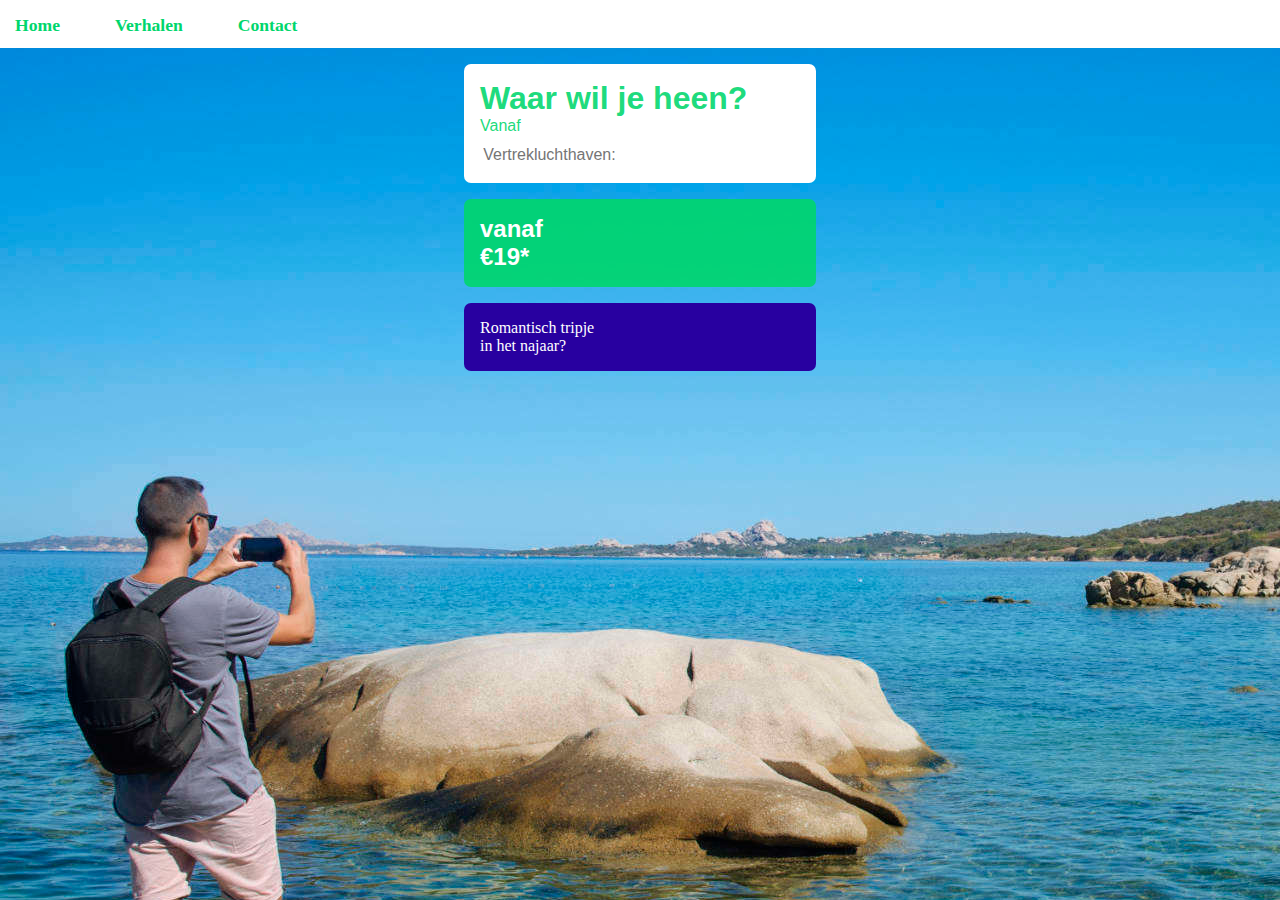
==== index.html @ c28ec40a "Week 3 FED website" ====
<html lang="en">
<!--begin van de head-->

<head>
    <meta charset="UTF-8">
    <title>Transavia Verhalen</title>
    <link rel="stylesheet" type="text/css" href="css/styles.css" />
        <nav class="verhalen">
            <ul class="verhalen" role="navigation">
                <li><a class="home"></a>Home</li>
                <li><a class="verhalen"></a>Verhalen</li>
                <li><a class="contact"></a>Contact</li>
            </ul>
        </nav>
</head>

<body>
    <main>
        <article class="midden">
            <h1>Waar wil je heen?</h1>
            <p>Vanaf</p>
            <input type="text" id="vanaf" placeholder="Vertrekluchthaven:" />
        </article>
        <article class="prijs">
            <h2>vanaf<br />
            &euro;19*</h2>
        </article>
        <article class="voorkeur">
            <p>Romantisch tripje<br />
            in het najaar?</p>
        </article>

    </main>
</body>

</html>
---- css/styles.css ----
* {
    font-family: nexa light, sans-serif;
    font-size: 1em;
    border: none;
    outline: none;
    margin: 0;
    padding: 0;
    color: rgba(0, 214, 108, 0.9);
}

p {
    font-family: nexa bold, sans-serif;
    font-size: 1em;
    font-weight: 100;
}

h1 {
    font-family: nexa bold, sans-serif;
    font-size: 2em;
    color: rgba(0, 214, 108, 0.9);
}

h2 {
    font-family: nexa bold, sans-serif;
    font-size: 1.5em;
    color: #fff
}

a {
    text-decoration: none;
}

head {
    max-width: 100%;
    display: flex;
    padding-left: 15px;
}

nav{
    max-height: 3em;
    background-color: #fff;
}

nav ul li {
    list-style: none;
    padding: 0;
    margin: 15 40 15 15;
    font-weight: 700;
    font-family: nexa bold;
    font-size: 1.1em;
    color: rgb(0, 214, 108);
}

.verhalen {
    display: flex;
}

body {
  background-image: url('images/achtergrondmobiel.jpg');
}

main {
     padding: 1em;
    flex-grow: 2;

}

.prijs {
    background-color: rgba(0, 214, 108, 0.9);
    border-radius: 7px;
    max-width: 20em;
    font-size: 1em;
    padding: 1em;
    margin: 1em auto auto auto;
}

.voorkeur p {
    background-color: #2800A0;
    border-radius: 7px;
    max-width: 20em;
    font-size: 0.8rm;
    padding: 1em;
    margin: 1em auto auto auto;
    color: #fff;
    font-family: nexa bold;
}

header {
}

.midden {
    background-color: #fff;
    border-radius: 7px;
    max-width: 20em;
    font-size: 1em;
    padding: 1em;
    margin-bottom: 1em;
    margin: auto auto auto auto;
}

input {
    border-radius: 3px;
    padding: .2em;
    margin-top: .5em;
}
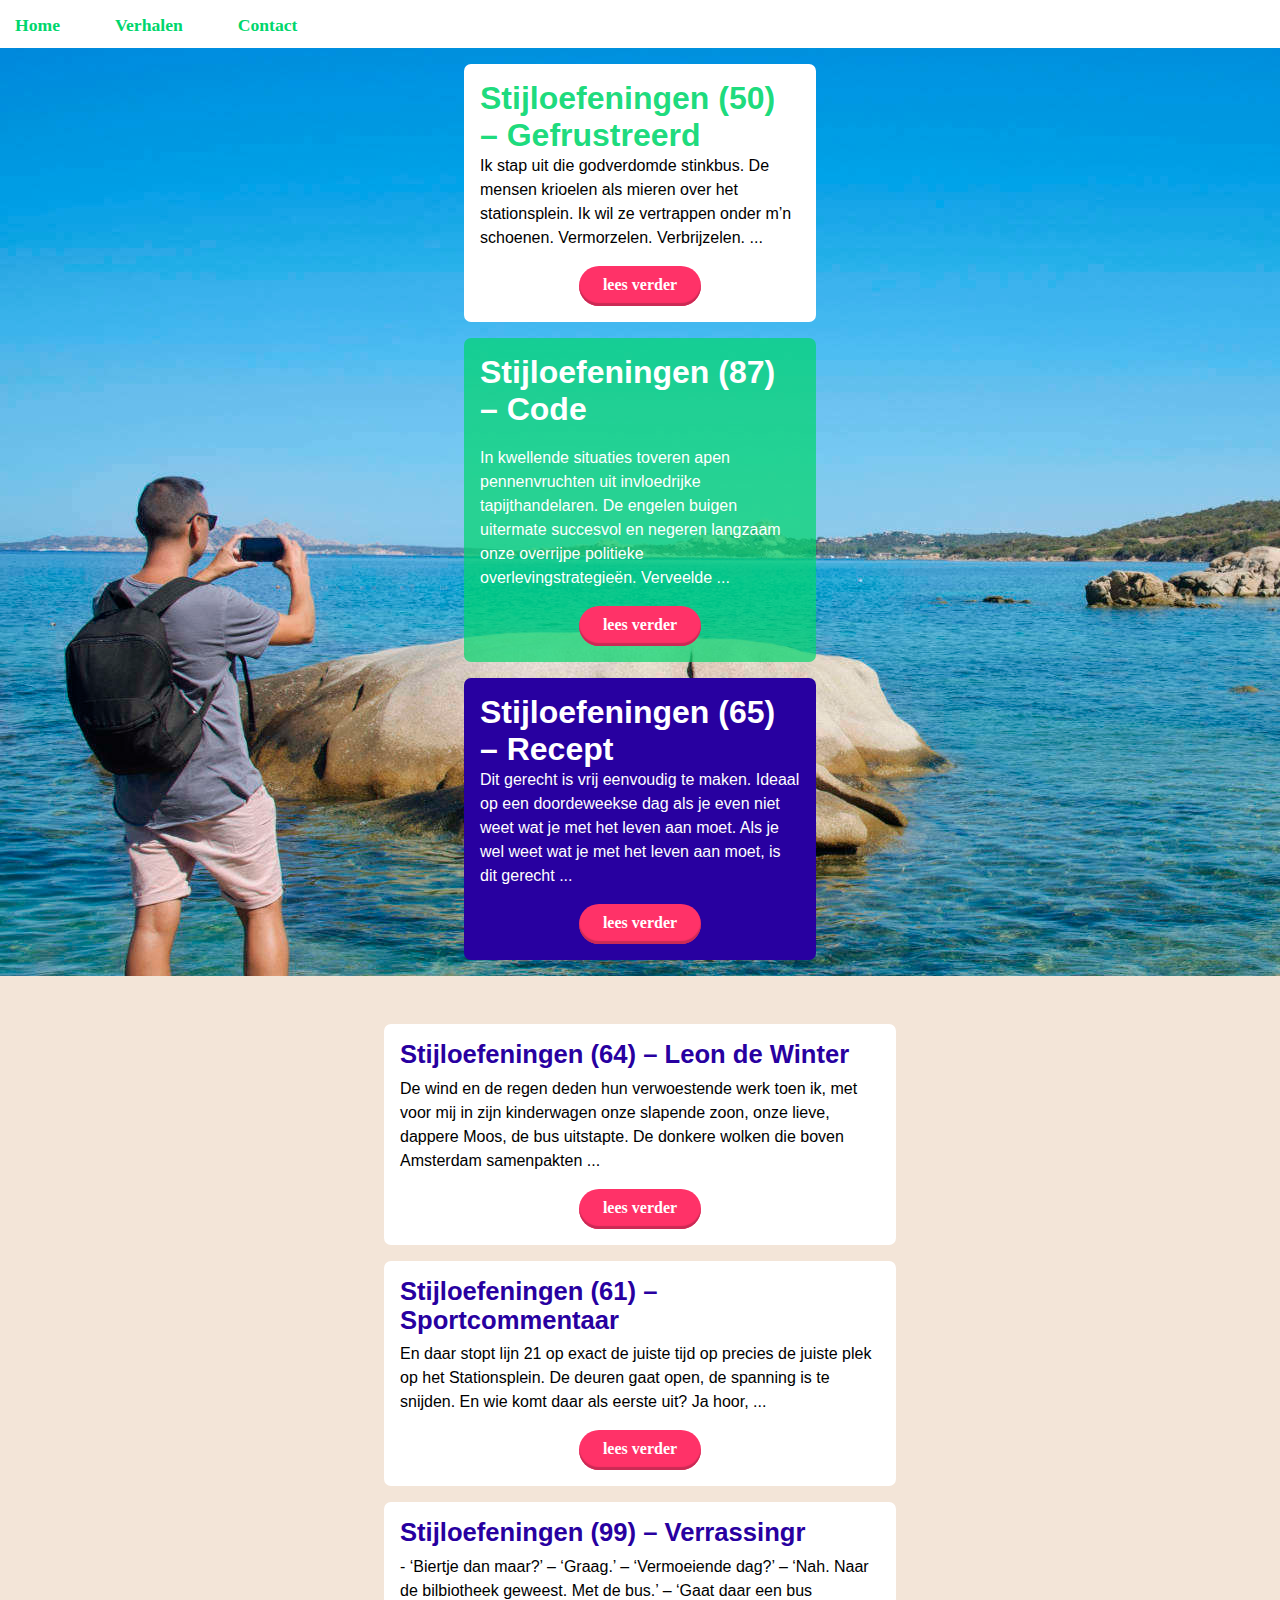
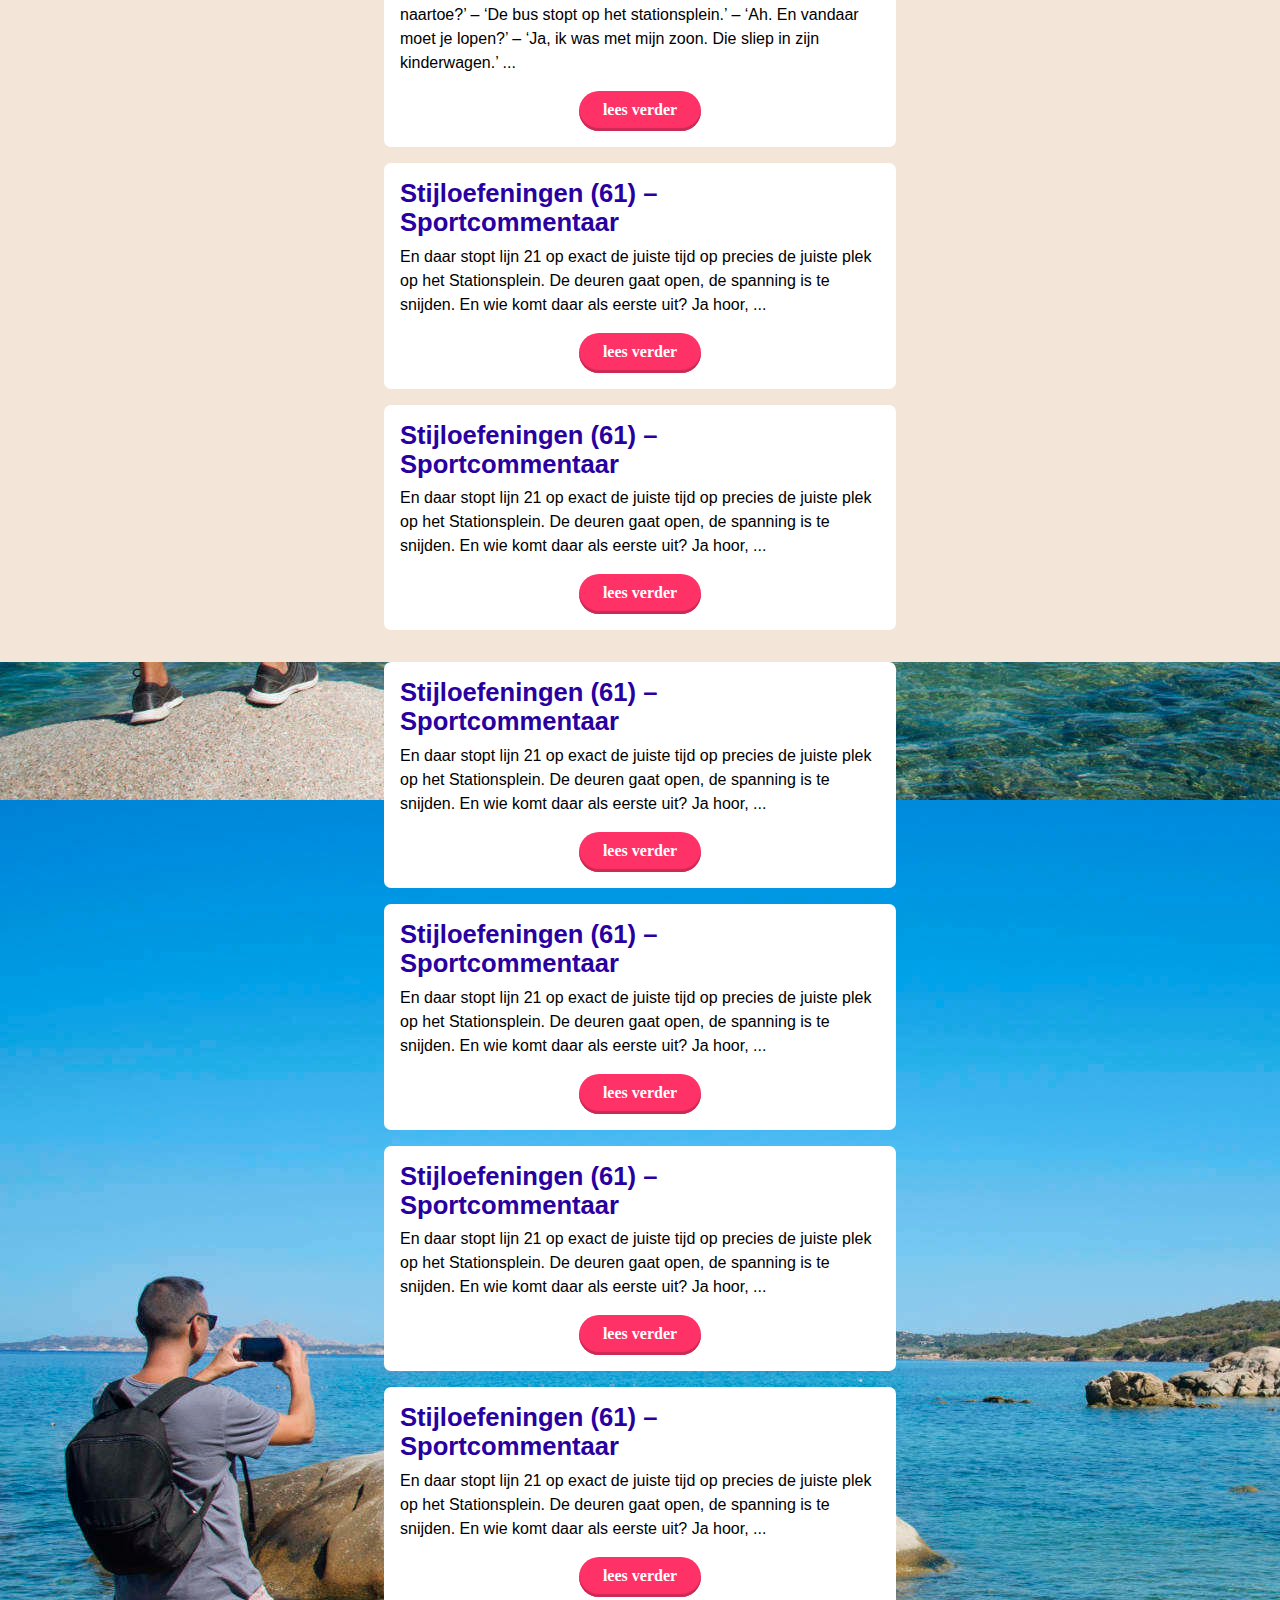
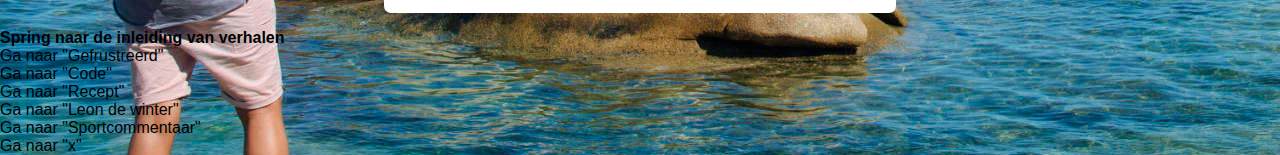
==== commit 578a0431: "Week 4" ====
--- a/index.html
+++ b/index.html
@@ -16,20 +16,116 @@
 
 <body>
     <main>
-        <article class="midden">
-            <h1>Waar wil je heen?</h1>
-            <p>Vanaf</p>
-            <input type="text" id="vanaf" placeholder="Vertrekluchthaven:" />
-        </article>
-        <article class="prijs">
-            <h2>vanaf<br />
-            &euro;19*</h2>
-        </article>
-        <article class="voorkeur">
-            <p>Romantisch tripje<br />
-            in het najaar?</p>
-        </article>
+       <header>
+            <article id="midden" class="midden">
+                <h1>Stijloefeningen (50) – Gefrustreerd</h1>
+                <p> Ik stap uit die godverdomde stinkbus. De mensen krioelen als mieren over
+                    het stationsplein. Ik wil ze vertrappen onder m’n schoenen. Vermorzelen.
+                    Verbrijzelen.  ...
+                </p>
+                <a href="#"><button type="button">lees verder</button></a>
+            </article>
+            <article id="prijs" class="prijs">
+                <h2>Stijloefeningen (87) – Code</h2><br />
+                <p>In kwellende situaties toveren apen pennenvruchten uit invloedrijke
+                 tapijthandelaren. De engelen buigen uitermate succesvol en negeren
+                 langzaam onze overrijpe politieke overlevingstrategieën. Verveelde ...
+                </p>
+                <a href="#"><button type="button">lees verder</button></a>
+            </article>
+            <article id="voorkeur" class="voorkeur">
+               <h2>Stijloefeningen (65) – Recept</h2>
+                <p>Dit gerecht is vrij eenvoudig te maken. Ideaal op een doordeweekse dag
+                als je even niet weet wat je met het leven aan moet. Als je wel weet wat
+                je met het leven aan moet, is dit gerecht ...</p>
+                <a href="#"><button type="button">lees verder</button></a>
+            </article>
+        </header>
+        <section class="beige">
+            <section id="section1" class="section2">
+                <h2>Stijloefeningen (64) – Leon de Winter</h2>
+                <p>De wind en de regen deden hun verwoestende werk toen ik, met voor
+                mij in zijn kinderwagen onze slapende zoon, onze lieve, dappere Moos,
+                de bus uitstapte. De donkere wolken die boven Amsterdam samenpakten ...</p>
+                <a href="#"><button type="button">lees verder</button></a>
+            </section>
 
+            <section id="section2" class="section2">
+                <h2>Stijloefeningen (61) – Sportcommentaar</h2>
+                <p>En daar stopt lijn 21 op exact de juiste tijd op precies de juiste
+                plek op het Stationsplein. De deuren gaat open, de spanning is te
+                snijden. En wie komt daar als eerste uit? Ja hoor, ...</p>
+                <a href="#"><button class="button" type="button">lees verder</button></a>
+            </section>
+
+            <section id="section3" class="section2">
+                <h2>Stijloefeningen (99) – Verrassingr</h2>
+                <p>- ‘Biertje dan maar?’ – ‘Graag.’ – ‘Vermoeiende dag?’ – ‘Nah. Naar
+                de bilbiotheek geweest. Met de bus.’ – ‘Gaat daar een bus naartoe?’
+                – ‘De bus stopt op het stationsplein.’ – ‘Ah. En vandaar moet je lopen?’
+                – ‘Ja, ik was met mijn zoon. Die sliep in zijn kinderwagen.’ ...</p>
+                <a href="#"><button class="button" type="button">lees verder</button></a>
+            </section>
+
+                        <section id="section4" class="section2">
+                <h2>Stijloefeningen (61) – Sportcommentaar</h2>
+                <p>En daar stopt lijn 21 op exact de juiste tijd op precies de juiste
+                plek op het Stationsplein. De deuren gaat open, de spanning is te
+                snijden. En wie komt daar als eerste uit? Ja hoor, ...</p>
+                <a href="#"><button class="button" type="button">lees verder</button></a>
+            </section>
+
+                        <section id="section5" class="section2">
+                <h2>Stijloefeningen (61) – Sportcommentaar</h2>
+                <p>En daar stopt lijn 21 op exact de juiste tijd op precies de juiste
+                plek op het Stationsplein. De deuren gaat open, de spanning is te
+                snijden. En wie komt daar als eerste uit? Ja hoor, ...</p>
+                <a href="#"><button class="button" type="button">lees verder</button></a>
+            </section>
+        </section>
+
+                    <section id="section6" class="section2">
+                <h2>Stijloefeningen (61) – Sportcommentaar</h2>
+                <p>En daar stopt lijn 21 op exact de juiste tijd op precies de juiste
+                plek op het Stationsplein. De deuren gaat open, de spanning is te
+                snijden. En wie komt daar als eerste uit? Ja hoor, ...</p>
+                <a href="#"><button class="button" type="button">lees verder</button></a>
+            </section>
+
+                        <section id="section7" class="section2">
+                <h2>Stijloefeningen (61) – Sportcommentaar</h2>
+                <p>En daar stopt lijn 21 op exact de juiste tijd op precies de juiste
+                plek op het Stationsplein. De deuren gaat open, de spanning is te
+                snijden. En wie komt daar als eerste uit? Ja hoor, ...</p>
+                <a href="#"><button class="button" type="button">lees verder</button></a>
+            </section>
+
+                        <section id="section8" class="section2">
+                <h2>Stijloefeningen (61) – Sportcommentaar</h2>
+                <p>En daar stopt lijn 21 op exact de juiste tijd op precies de juiste
+                plek op het Stationsplein. De deuren gaat open, de spanning is te
+                snijden. En wie komt daar als eerste uit? Ja hoor, ...</p>
+                <a href="#"><button class="button" type="button">lees verder</button></a>
+            </section>
+
+                        <section id="section9" class="section2">
+                <h2>Stijloefeningen (61) – Sportcommentaar</h2>
+                <p>En daar stopt lijn 21 op exact de juiste tijd op precies de juiste
+                plek op het Stationsplein. De deuren gaat open, de spanning is te
+                snijden. En wie komt daar als eerste uit? Ja hoor, ...</p>
+                <a href="#"><button class="button" type="button">lees verder</button></a>
+            </section>
+        <footer>
+            <h4>Spring naar de inleiding van verhalen</h4>
+            <ul class="footer" role="navigation">
+                <li><a href="midden">Ga naar "Gefrustreerd"</a></li>
+                <li><a href="prijs">Ga naar "Code"</a></li>
+                <li><a href="#voorkeur">Ga naar "Recept"</a></li>
+                <li><a href="section1">Ga naar "Leon de winter"</a></li>
+                <li><a href="section2">Ga naar "Sportcommentaar"</a></li>
+                <li><a href="#">Ga naar "x"</a></li>
+            </ul>
+        </footer>
     </main>
 </body>
 
--- a/css/styles.css
+++ b/css/styles.css
@@ -5,13 +5,14 @@
     outline: none;
     margin: 0;
     padding: 0;
-    color: rgba(0, 214, 108, 0.9);
+    color: 000;
 }
 
 p {
-    font-family: nexa bold, sans-serif;
+    font-family: nexa light, sans-serif;
     font-size: 1em;
     font-weight: 100;
+    line-height: 1.5em;
 }
 
 h1 {
@@ -23,6 +24,7 @@
 h2 {
     font-family: nexa bold, sans-serif;
     font-size: 1.5em;
+    font-size: 2em;
     color: #fff
 }
 
@@ -60,13 +62,15 @@
 }
 
 main {
-     padding: 1em;
     flex-grow: 2;
+}
+
+section {
 
 }
 
 .prijs {
-    background-color: rgba(0, 214, 108, 0.9);
+    background-color: rgba(0, 214, 108, 0.7);
     border-radius: 7px;
     max-width: 20em;
     font-size: 1em;
@@ -74,18 +78,24 @@
     margin: 1em auto auto auto;
 }
 
-.voorkeur p {
+.prijs p {
+    color: #fff;
+}
+
+.voorkeur {
     background-color: #2800A0;
     border-radius: 7px;
     max-width: 20em;
-    font-size: 0.8rm;
     padding: 1em;
     margin: 1em auto auto auto;
-    color: #fff;
-    font-family: nexa bold;
+}
+
+.voorkeur p {
+        color: #fff;
 }
 
 header {
+    padding: 1em;
 }
 
 .midden {
@@ -98,8 +108,48 @@
     margin: auto auto auto auto;
 }
 
-input {
-    border-radius: 3px;
-    padding: .2em;
-    margin-top: .5em;
+button {
+    border-radius: 1.25em;
+    min-height: 1.5rem;
+    min-height: 1.5rem;
+    color: white;
+    background-color: #ff3268;
+    box-shadow: inset 0 -0.1875em 0.0625em #ca2b55;
+    font-weight: bold;
+    font-family: nexa bold;
+    line-height: 1.5em;
+    margin: 1em auto auto 5em;
+    padding: .4375em 1.5em .5625em;
+    cursor: pointer;
+    transition: background-color .2s linear;
+    text-decoration: none;
+    margin: 0 auto;
+    margin-top: 1em;
+    display: block;
+
 }
+
+.beige {
+    background-color: #f3E5D8;
+    padding: 3em 1em 1em 1em;
+}
+
+.section2 {
+    background: #fff;
+    border-radius: 7px;
+    padding: 1em;
+    max-width: 30em;
+    margin: 0 auto;
+    margin-bottom: 1em;
+
+}
+
+.section2 > h2 {
+    color: #2800A0;
+    font-size: 1.6rem;
+    padding-bottom: 0.3em;
+}
+
+footer {
+
+}
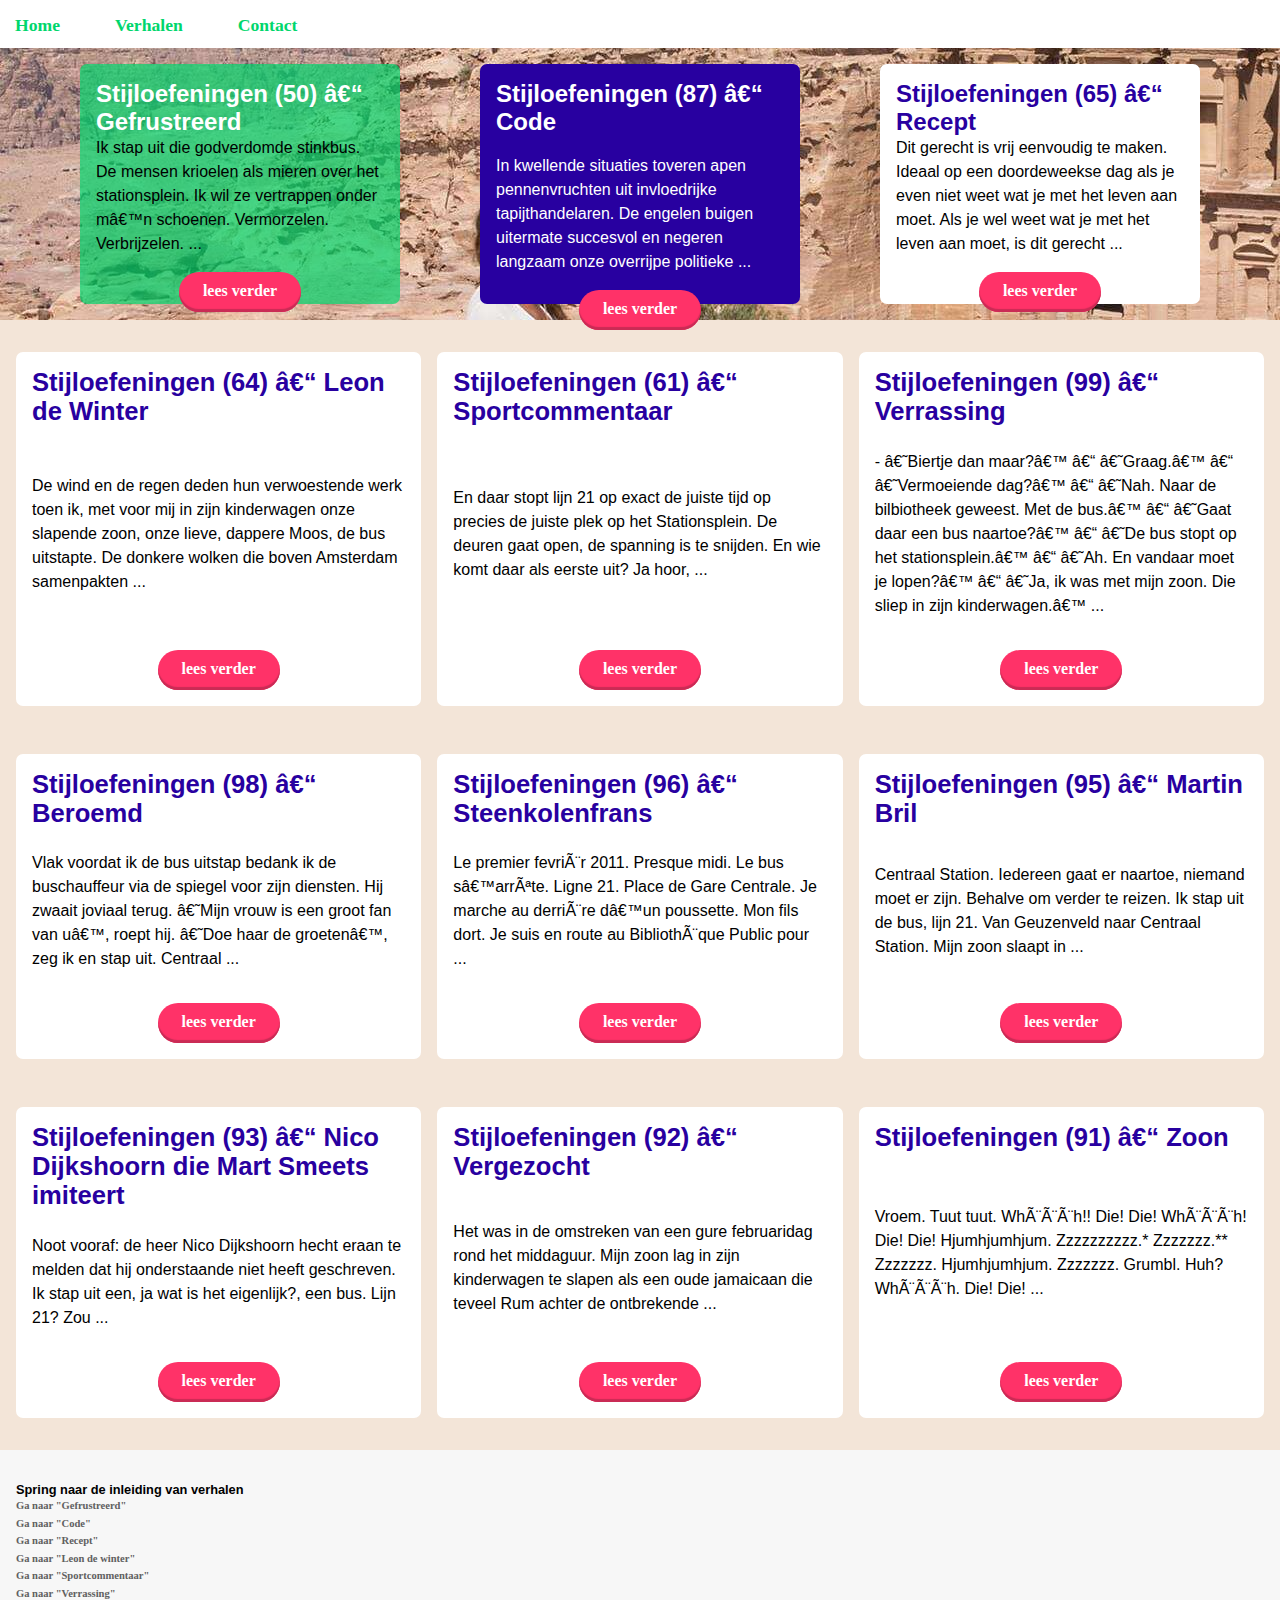
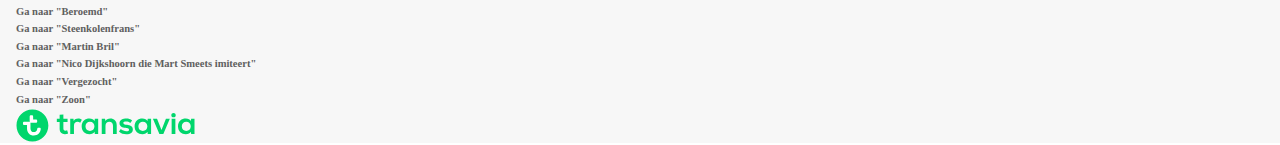
==== commit 7847804f: "Update week 5" ====
--- a/index.html
+++ b/index.html
@@ -1,10 +1,13 @@
 <html lang="en">
+
 <!--begin van de head-->
 
 <head>
-    <meta charset="UTF-8">
+    <!--<meta charset="UTF-8"-->
+    <meta name="viewport" content="width=device-width" />
     <title>Transavia Verhalen</title>
     <link rel="stylesheet" type="text/css" href="css/styles.css" />
+       <!-- nac sticky maken: position fixed + Z-index en tegen main/section zeggen position relative-->
         <nav class="verhalen">
             <ul class="verhalen" role="navigation">
                 <li><a class="home"></a>Home</li>
@@ -17,7 +20,30 @@
 <body>
     <main>
        <header>
-            <article id="midden" class="midden">
+            <article>
+                <h2>Stijloefeningen (50) – Gefrustreerd</h2>
+                <p> Ik stap uit die godverdomde stinkbus. De mensen krioelen als mieren over
+                    het stationsplein. Ik wil ze vertrappen onder m’n schoenen. Vermorzelen.
+                    Verbrijzelen.  ...
+                </p>
+                <a href="#"><button type="button">lees verder</button></a>
+            </article>
+            <article>
+                <h2>Stijloefeningen (87) – Code</h2><br />
+                <p class="midden">In kwellende situaties toveren apen pennenvruchten uit invloedrijke
+                 tapijthandelaren. De engelen buigen uitermate succesvol en negeren
+                 langzaam onze overrijpe politieke ...
+                </p>
+                <a href="#"><button type="button">lees verder</button></a>
+            </article>
+            <article>
+               <h2 class="voorkeur">Stijloefeningen (65) – Recept</h2>
+                <p>Dit gerecht is vrij eenvoudig te maken. Ideaal op een doordeweekse dag
+                als je even niet weet wat je met het leven aan moet. Als je wel weet wat
+                je met het leven aan moet, is dit gerecht ...</p>
+                <a href="#"><button type="button">lees verder</button></a>
+            </article>
+            <!--<article class="midden">
                 <h1>Stijloefeningen (50) – Gefrustreerd</h1>
                 <p> Ik stap uit die godverdomde stinkbus. De mensen krioelen als mieren over
                     het stationsplein. Ik wil ze vertrappen onder m’n schoenen. Vermorzelen.
@@ -25,7 +51,7 @@
                 </p>
                 <a href="#"><button type="button">lees verder</button></a>
             </article>
-            <article id="prijs" class="prijs">
+            <article class="prijs">
                 <h2>Stijloefeningen (87) – Code</h2><br />
                 <p>In kwellende situaties toveren apen pennenvruchten uit invloedrijke
                  tapijthandelaren. De engelen buigen uitermate succesvol en negeren
@@ -33,14 +59,16 @@
                 </p>
                 <a href="#"><button type="button">lees verder</button></a>
             </article>
-            <article id="voorkeur" class="voorkeur">
+            <article class="voorkeur">
                <h2>Stijloefeningen (65) – Recept</h2>
                 <p>Dit gerecht is vrij eenvoudig te maken. Ideaal op een doordeweekse dag
                 als je even niet weet wat je met het leven aan moet. Als je wel weet wat
                 je met het leven aan moet, is dit gerecht ...</p>
                 <a href="#"><button type="button">lees verder</button></a>
-            </article>
+            </article>-->
         </header>
+
+        <!--elke section moet een heading krijgen-->
         <section class="beige">
             <section id="section1" class="section2">
                 <h2>Stijloefeningen (64) – Leon de Winter</h2>
@@ -59,7 +87,7 @@
             </section>
 
             <section id="section3" class="section2">
-                <h2>Stijloefeningen (99) – Verrassingr</h2>
+                <h2>Stijloefeningen (99) – Verrassing</h2>
                 <p>- ‘Biertje dan maar?’ – ‘Graag.’ – ‘Vermoeiende dag?’ – ‘Nah. Naar
                 de bilbiotheek geweest. Met de bus.’ – ‘Gaat daar een bus naartoe?’
                 – ‘De bus stopt op het stationsplein.’ – ‘Ah. En vandaar moet je lopen?’
@@ -67,64 +95,75 @@
                 <a href="#"><button class="button" type="button">lees verder</button></a>
             </section>
 
-                        <section id="section4" class="section2">
-                <h2>Stijloefeningen (61) – Sportcommentaar</h2>
-                <p>En daar stopt lijn 21 op exact de juiste tijd op precies de juiste
-                plek op het Stationsplein. De deuren gaat open, de spanning is te
-                snijden. En wie komt daar als eerste uit? Ja hoor, ...</p>
+            <section id="section4" class="section2">
+                <h2>Stijloefeningen (98) – Beroemd</h2>
+                <p>Vlak voordat ik de bus uitstap bedank ik de buschauffeur via de spiegel
+                 voor zijn diensten. Hij zwaait joviaal terug. ‘Mijn vrouw is een groot
+                 fan van u’, roept hij. ‘Doe haar de groeten’, zeg ik en stap uit. Centraal ...</p>
                 <a href="#"><button class="button" type="button">lees verder</button></a>
             </section>
 
-                        <section id="section5" class="section2">
-                <h2>Stijloefeningen (61) – Sportcommentaar</h2>
-                <p>En daar stopt lijn 21 op exact de juiste tijd op precies de juiste
-                plek op het Stationsplein. De deuren gaat open, de spanning is te
-                snijden. En wie komt daar als eerste uit? Ja hoor, ...</p>
+            <section id="section5" class="section2">
+                <h2>Stijloefeningen (96) – Steenkolenfrans</h2>
+                <p>Le premier fevrièr 2011. Presque midi. Le bus s’arrête. Ligne 21.
+                Place de Gare Centrale. Je marche au derrière d’un poussette. Mon fils
+                dort. Je suis en route au Bibliothèque Public pour ...</p>
+                <a href="#"><button class="button" type="button">lees verder</button></a>
+            </section>
+
+            <section id="section6" class="section2">
+                <h2>Stijloefeningen (95) – Martin Bril</h2>
+                <p>Centraal Station. Iedereen gaat er naartoe, niemand moet er zijn.
+                 Behalve om verder te reizen. Ik stap uit de bus, lijn 21. Van
+                 Geuzenveld naar Centraal Station. Mijn zoon slaapt in ...</p>
+                <a href="#"><button class="button" type="button">lees verder</button></a>
+            </section>
+
+            <section id="section7" class="section2">
+                <h2>Stijloefeningen (93) – Nico Dijkshoorn die Mart Smeets imiteert</h2>
+                <p>Noot vooraf: de heer Nico Dijkshoorn hecht eraan te melden dat hij
+                 onderstaande niet heeft geschreven. Ik stap uit een, ja wat is het
+                 eigenlijk?, een bus. Lijn 21? Zou ...</p>
+                <a href="#"><button class="button" type="button">lees verder</button></a>
+            </section>
+
+            <section id="section8" class="section2">
+                <h2>Stijloefeningen (92) – Vergezocht</h2>
+                <p>Het was in de omstreken van een gure februaridag rond het middaguur.
+                 Mijn zoon lag in zijn kinderwagen te slapen als een oude jamaicaan
+                 die teveel Rum achter de ontbrekende ...</p>
+                <a href="#"><button class="button" type="button">lees verder</button></a>
+            </section>
+
+            <section id="section9" class="section2">
+                <h2>Stijloefeningen (91) – Zoon</h2>
+                <p>Vroem. Tuut tuut. Whèèèh!! Die! Die! Whèèèh! Die! Die! Hjumhjumhjum.
+                 Zzzzzzzzzz.* Zzzzzzz.** Zzzzzzz. Hjumhjumhjum. Zzzzzzz. Grumbl.
+                 Huh? Whèèèh. Die! Die!  ...</p>
                 <a href="#"><button class="button" type="button">lees verder</button></a>
             </section>
         </section>
 
-                    <section id="section6" class="section2">
-                <h2>Stijloefeningen (61) – Sportcommentaar</h2>
-                <p>En daar stopt lijn 21 op exact de juiste tijd op precies de juiste
-                plek op het Stationsplein. De deuren gaat open, de spanning is te
-                snijden. En wie komt daar als eerste uit? Ja hoor, ...</p>
-                <a href="#"><button class="button" type="button">lees verder</button></a>
-            </section>
+        <footer class="footer">
 
-                        <section id="section7" class="section2">
-                <h2>Stijloefeningen (61) – Sportcommentaar</h2>
-                <p>En daar stopt lijn 21 op exact de juiste tijd op precies de juiste
-                plek op het Stationsplein. De deuren gaat open, de spanning is te
-                snijden. En wie komt daar als eerste uit? Ja hoor, ...</p>
-                <a href="#"><button class="button" type="button">lees verder</button></a>
-            </section>
-
-                        <section id="section8" class="section2">
-                <h2>Stijloefeningen (61) – Sportcommentaar</h2>
-                <p>En daar stopt lijn 21 op exact de juiste tijd op precies de juiste
-                plek op het Stationsplein. De deuren gaat open, de spanning is te
-                snijden. En wie komt daar als eerste uit? Ja hoor, ...</p>
-                <a href="#"><button class="button" type="button">lees verder</button></a>
-            </section>
-
-                        <section id="section9" class="section2">
-                <h2>Stijloefeningen (61) – Sportcommentaar</h2>
-                <p>En daar stopt lijn 21 op exact de juiste tijd op precies de juiste
-                plek op het Stationsplein. De deuren gaat open, de spanning is te
-                snijden. En wie komt daar als eerste uit? Ja hoor, ...</p>
-                <a href="#"><button class="button" type="button">lees verder</button></a>
-            </section>
-        <footer>
-            <h4>Spring naar de inleiding van verhalen</h4>
-            <ul class="footer" role="navigation">
-                <li><a href="midden">Ga naar "Gefrustreerd"</a></li>
-                <li><a href="prijs">Ga naar "Code"</a></li>
-                <li><a href="#voorkeur">Ga naar "Recept"</a></li>
-                <li><a href="section1">Ga naar "Leon de winter"</a></li>
-                <li><a href="section2">Ga naar "Sportcommentaar"</a></li>
-                <li><a href="#">Ga naar "x"</a></li>
-            </ul>
+            <nav>
+                <ul role="navigation">
+                    <h4>Spring naar de inleiding van verhalen</h4>
+                    <li><a href="midden">Ga naar "Gefrustreerd"</a></li>
+                    <li><a href="prijs">Ga naar "Code"</a></li>
+                    <li><a href="#voorkeur">Ga naar "Recept"</a></li>
+                    <li><a href="section1">Ga naar "Leon de winter"</a></li>
+                    <li><a href="section2">Ga naar "Sportcommentaar"</a></li>
+                    <li><a href="#section3">Ga naar "Verrassing"</a></li>
+                    <li><a href="#section4">Ga naar "Beroemd"</a></li>
+                    <li><a href="#section5">Ga naar "Steenkolenfrans"</a></li>
+                    <li><a href="#section6">Ga naar "Martin Bril"</a></li>
+                    <li><a href="#section7">Ga naar "Nico Dijkshoorn die Mart Smeets imiteert"</a></li>
+                    <li><a href="#section8">Ga naar "Vergezocht"</a></li>
+                    <li><a href="#section9">Ga naar "Zoon"</a></li>
+                    <li><a href="#"><img src="css/images/transavia-logo.svg"/></a></li>
+                </ul>
+            </nav>
         </footer>
     </main>
 </body>
--- a/css/styles.css
+++ b/css/styles.css
@@ -5,7 +5,8 @@
     outline: none;
     margin: 0;
     padding: 0;
-    color: 000;
+    color: #000;
+    box-sizing: border-box;
 }
 
 p {
@@ -24,8 +25,13 @@
 h2 {
     font-family: nexa bold, sans-serif;
     font-size: 1.5em;
-    font-size: 2em;
     color: #fff
+}
+
+h4 {
+    font-family: nexa bold, sans-serif;
+    font-size: 0.8em;
+    color: #000;
 }
 
 a {
@@ -58,17 +64,63 @@
 }
 
 body {
-  background-image: url('images/achtergrondmobiel.jpg');
+    background-image: url('images/IMG_20190805_080218.jpg');
+    background-repeat: no-repeat;
 }
 
 main {
-    flex-grow: 2;
+
 }
 
 section {
-
-}
-
+    padding-top: 1em;
+}
+
+header {
+    margin: 0 auto;
+    margin-bottom: 1em;
+    max-width: 75em;
+    display: block;
+}
+
+/*prijs*/
+article:first-of-type {
+    background-color: rgba(0, 214, 108, 0.7);
+    border-radius: 7px;
+    max-width: 20em;
+    font-size: 1em;
+    padding: 1em;
+    margin: 1em auto auto auto;
+}
+
+/*voorkeur*/
+article:nth-of-type(2) {
+    background-color: #2800A0;
+    border-radius: 7px;
+    max-width: 20em;
+    padding: 1em;
+    margin: 1em auto 1em auto;
+}
+/*midden*/
+article:nth-of-type(3) {
+    background-color: #fff;
+    border-radius: 7px;
+    max-width: 20em;
+    font-size: 1em;
+    padding: 1em;
+    margin-bottom: 1em;
+    margin: auto auto auto auto;
+}
+
+.voorkeur {
+        color: #2800A0;
+}
+
+.midden {
+    color: #fff;
+}
+
+/*
 .prijs {
     background-color: rgba(0, 214, 108, 0.7);
     border-radius: 7px;
@@ -78,9 +130,7 @@
     margin: 1em auto auto auto;
 }
 
-.prijs p {
-    color: #fff;
-}
+
 
 .voorkeur {
     background-color: #2800A0;
@@ -90,13 +140,7 @@
     margin: 1em auto auto auto;
 }
 
-.voorkeur p {
-        color: #fff;
-}
-
-header {
-    padding: 1em;
-}
+
 
 .midden {
     background-color: #fff;
@@ -107,6 +151,7 @@
     margin-bottom: 1em;
     margin: auto auto auto auto;
 }
+*/
 
 button {
     border-radius: 1.25em;
@@ -126,12 +171,10 @@
     margin: 0 auto;
     margin-top: 1em;
     display: block;
-
 }
 
 .beige {
     background-color: #f3E5D8;
-    padding: 3em 1em 1em 1em;
 }
 
 .section2 {
@@ -139,8 +182,7 @@
     border-radius: 7px;
     padding: 1em;
     max-width: 30em;
-    margin: 0 auto;
-    margin-bottom: 1em;
+    margin: 1em;
 
 }
 
@@ -151,5 +193,107 @@
 }
 
 footer {
-
-}
+    background-color: #F7F7F7;
+    padding-top: 1em;
+    margin: 0 auto;
+}
+footer nav ul{
+    background-color: #F7F7F7;
+    padding-top: 1em;
+    padding-left: 1em;
+    text-decoration: none;
+    display: block;
+}
+
+footer nav ul li{
+    margin: 0;
+    line-height: 1em;
+    display: block;
+}
+
+footer a {
+    text-decoration: none;
+    font-family: nexa bold;
+    color: #606060;
+    font-size: 0.6em;
+}
+
+@media (min-width: 35em) {
+    body {
+    background-image: url('images/header-week39-logo%20(1).jpg');
+}
+        section {
+        display: flex;
+        flex-direction: row;
+        flex-wrap: wrap;
+        grid-gap: 1rem;
+        display: grid;
+        grid-template-columns: repeat(2, 1fr);
+        width: 100%;
+        padding-top: 1em;
+    }
+
+    .section2 {
+        display: flex;
+        margin: 1em 1em 0auto 1em;
+    }
+
+}
+
+
+
+@media (min-width: 55em) {
+
+
+    body {
+        background-image: url('images/header-week39-logo%20(2).jpg');
+background-repeat: no-repeat;
+    }
+
+    header {
+        align-content: center;
+        display: flex;
+        margin: 0 auto;
+    }
+
+    /*prijs*/
+    header > article:first-of-type {
+        display: inline-grid;
+        grid-column: 1/3;
+        height: 15em;
+    }
+
+    /*voorkeur*/
+    article:nth-of-type(2) {
+        display: inline-grid;
+        grid-column: 2/3;
+        height: 15em;
+    }
+
+    /*midden*/
+    article:nth-of-type(3) {
+        display: inline-grid;
+        grid-column: 3/3;
+        height: 15em;
+    }
+
+    section {
+        align-content: center;
+        margin: 0 auto;
+        justify-content: space-between;
+        grid-template-columns: repeat(3, 1fr);
+        justify-items: center;
+        grid-gap: 1rem;
+        padding: 1rem;
+    }
+
+    .section2 {
+        grid-auto-rows: 1;
+        display: flex;
+        margin: 0auto 1em 1em 1em;
+        flex-direction: column;
+}
+    }
+
+
+}
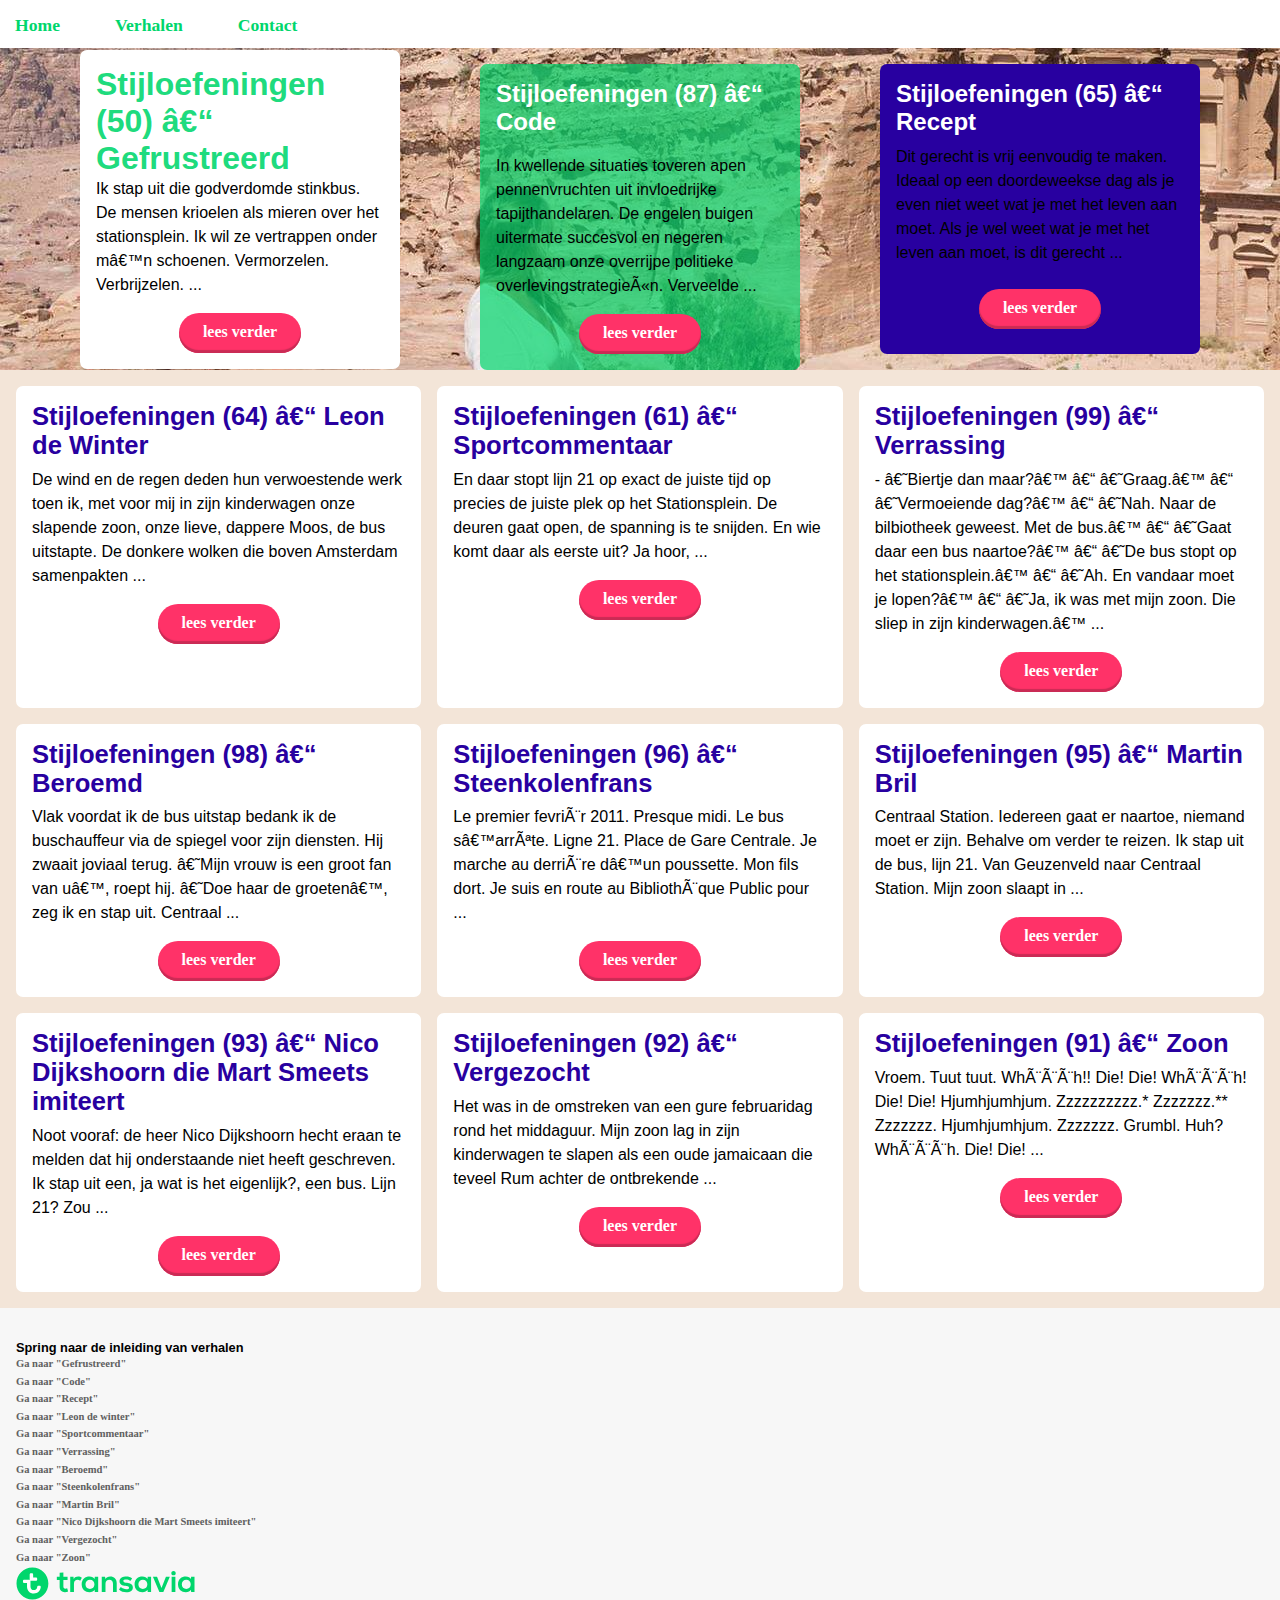
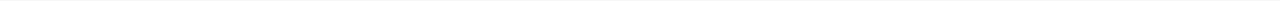
==== commit eec565a9: "Week 6" ====
--- a/index.html
+++ b/index.html
@@ -20,6 +20,7 @@
 <body>
     <main>
        <header>
+<!--
             <article>
                 <h2>Stijloefeningen (50) – Gefrustreerd</h2>
                 <p> Ik stap uit die godverdomde stinkbus. De mensen krioelen als mieren over
@@ -43,7 +44,8 @@
                 je met het leven aan moet, is dit gerecht ...</p>
                 <a href="#"><button type="button">lees verder</button></a>
             </article>
-            <!--<article class="midden">
+-->
+            <article class="midden">
                 <h1>Stijloefeningen (50) – Gefrustreerd</h1>
                 <p> Ik stap uit die godverdomde stinkbus. De mensen krioelen als mieren over
                     het stationsplein. Ik wil ze vertrappen onder m’n schoenen. Vermorzelen.
@@ -65,83 +67,83 @@
                 als je even niet weet wat je met het leven aan moet. Als je wel weet wat
                 je met het leven aan moet, is dit gerecht ...</p>
                 <a href="#"><button type="button">lees verder</button></a>
-            </article>-->
+            </article>
         </header>
 
         <!--elke section moet een heading krijgen-->
         <section class="beige">
-            <section id="section1" class="section2">
+            <article id="section1" class="section2">
                 <h2>Stijloefeningen (64) – Leon de Winter</h2>
                 <p>De wind en de regen deden hun verwoestende werk toen ik, met voor
                 mij in zijn kinderwagen onze slapende zoon, onze lieve, dappere Moos,
                 de bus uitstapte. De donkere wolken die boven Amsterdam samenpakten ...</p>
                 <a href="#"><button type="button">lees verder</button></a>
-            </section>
+            </article>
 
-            <section id="section2" class="section2">
+            <article id="section2" class="section2">
                 <h2>Stijloefeningen (61) – Sportcommentaar</h2>
                 <p>En daar stopt lijn 21 op exact de juiste tijd op precies de juiste
                 plek op het Stationsplein. De deuren gaat open, de spanning is te
                 snijden. En wie komt daar als eerste uit? Ja hoor, ...</p>
                 <a href="#"><button class="button" type="button">lees verder</button></a>
-            </section>
+            </article>
 
-            <section id="section3" class="section2">
+            <article id="section3" class="section2">
                 <h2>Stijloefeningen (99) – Verrassing</h2>
                 <p>- ‘Biertje dan maar?’ – ‘Graag.’ – ‘Vermoeiende dag?’ – ‘Nah. Naar
                 de bilbiotheek geweest. Met de bus.’ – ‘Gaat daar een bus naartoe?’
                 – ‘De bus stopt op het stationsplein.’ – ‘Ah. En vandaar moet je lopen?’
                 – ‘Ja, ik was met mijn zoon. Die sliep in zijn kinderwagen.’ ...</p>
                 <a href="#"><button class="button" type="button">lees verder</button></a>
-            </section>
+            </article>
 
-            <section id="section4" class="section2">
+            <article id="section4" class="section2">
                 <h2>Stijloefeningen (98) – Beroemd</h2>
                 <p>Vlak voordat ik de bus uitstap bedank ik de buschauffeur via de spiegel
                  voor zijn diensten. Hij zwaait joviaal terug. ‘Mijn vrouw is een groot
                  fan van u’, roept hij. ‘Doe haar de groeten’, zeg ik en stap uit. Centraal ...</p>
                 <a href="#"><button class="button" type="button">lees verder</button></a>
-            </section>
+            </article>
 
-            <section id="section5" class="section2">
+            <article id="section5" class="section2">
                 <h2>Stijloefeningen (96) – Steenkolenfrans</h2>
                 <p>Le premier fevrièr 2011. Presque midi. Le bus s’arrête. Ligne 21.
                 Place de Gare Centrale. Je marche au derrière d’un poussette. Mon fils
                 dort. Je suis en route au Bibliothèque Public pour ...</p>
                 <a href="#"><button class="button" type="button">lees verder</button></a>
-            </section>
+            </article>
 
-            <section id="section6" class="section2">
+            <article id="section6" class="section2">
                 <h2>Stijloefeningen (95) – Martin Bril</h2>
                 <p>Centraal Station. Iedereen gaat er naartoe, niemand moet er zijn.
                  Behalve om verder te reizen. Ik stap uit de bus, lijn 21. Van
                  Geuzenveld naar Centraal Station. Mijn zoon slaapt in ...</p>
                 <a href="#"><button class="button" type="button">lees verder</button></a>
-            </section>
+            </article>
 
-            <section id="section7" class="section2">
+            <article id="section7" class="section2">
                 <h2>Stijloefeningen (93) – Nico Dijkshoorn die Mart Smeets imiteert</h2>
                 <p>Noot vooraf: de heer Nico Dijkshoorn hecht eraan te melden dat hij
                  onderstaande niet heeft geschreven. Ik stap uit een, ja wat is het
                  eigenlijk?, een bus. Lijn 21? Zou ...</p>
                 <a href="#"><button class="button" type="button">lees verder</button></a>
-            </section>
+            </article>
 
-            <section id="section8" class="section2">
+            <article id="section8" class="section2">
                 <h2>Stijloefeningen (92) – Vergezocht</h2>
                 <p>Het was in de omstreken van een gure februaridag rond het middaguur.
                  Mijn zoon lag in zijn kinderwagen te slapen als een oude jamaicaan
                  die teveel Rum achter de ontbrekende ...</p>
                 <a href="#"><button class="button" type="button">lees verder</button></a>
-            </section>
+            </article>
 
-            <section id="section9" class="section2">
+            <article id="section9" class="section2">
                 <h2>Stijloefeningen (91) – Zoon</h2>
                 <p>Vroem. Tuut tuut. Whèèèh!! Die! Die! Whèèèh! Die! Die! Hjumhjumhjum.
                  Zzzzzzzzzz.* Zzzzzzz.** Zzzzzzz. Hjumhjumhjum. Zzzzzzz. Grumbl.
                  Huh? Whèèèh. Die! Die!  ...</p>
                 <a href="#"><button class="button" type="button">lees verder</button></a>
-            </section>
+            </article>
         </section>
 
         <footer class="footer">
--- a/css/styles.css
+++ b/css/styles.css
@@ -73,7 +73,15 @@
 }
 
 section {
-    padding-top: 1em;
+    padding: 1em;
+    align-content: center;
+        margin: 0 auto;
+        justify-content: space-between;
+        grid-template-columns: repeat(1, 1fr);
+        justify-items: center;
+        grid-gap: 1rem;
+        padding: 1rem;
+
 }
 
 header {
@@ -83,7 +91,7 @@
     display: block;
 }
 
-/*prijs*/
+/*prijs
 article:first-of-type {
     background-color: rgba(0, 214, 108, 0.7);
     border-radius: 7px;
@@ -93,7 +101,7 @@
     margin: 1em auto auto auto;
 }
 
-/*voorkeur*/
+/*voorkeur
 article:nth-of-type(2) {
     background-color: #2800A0;
     border-radius: 7px;
@@ -101,7 +109,7 @@
     padding: 1em;
     margin: 1em auto 1em auto;
 }
-/*midden*/
+/*midden
 article:nth-of-type(3) {
     background-color: #fff;
     border-radius: 7px;
@@ -111,13 +119,44 @@
     margin-bottom: 1em;
     margin: auto auto auto auto;
 }
-
+*/
 .voorkeur {
         color: #2800A0;
 }
 
 .midden {
     color: #fff;
+}
+
+.prijs {
+    background-color: rgba(0, 214, 108, 0.7);
+    border-radius: 7px;
+    max-width: 20em;
+    font-size: 1em;
+    padding: 1em;
+    margin: 1em auto auto auto;
+}
+
+
+
+.voorkeur {
+    background-color: #2800A0;
+    border-radius: 7px;
+    max-width: 20em;
+    padding: 1em;
+    margin: 1em auto 1em auto;
+}
+
+
+
+.midden {
+    background-color: #fff;
+    border-radius: 7px;
+    max-width: 20em;
+    font-size: 1em;
+    padding: 1em;
+    margin-bottom: 1em;
+    margin: auto auto auto auto;
 }
 
 /*
@@ -181,7 +220,7 @@
     background: #fff;
     border-radius: 7px;
     padding: 1em;
-    max-width: 30em;
+/*    max-width: 30em;*/
     margin: 1em;
 
 }
@@ -230,53 +269,30 @@
         display: grid;
         grid-template-columns: repeat(2, 1fr);
         width: 100%;
-        padding-top: 1em;
+        padding: 1rem;
     }
 
     .section2 {
         display: flex;
         margin: 1em 1em 0auto 1em;
-    }
-
-}
-
-
-
-@media (min-width: 55em) {
-
-
-    body {
-        background-image: url('images/header-week39-logo%20(2).jpg');
-background-repeat: no-repeat;
-    }
-
-    header {
-        align-content: center;
-        display: flex;
-        margin: 0 auto;
-    }
-
-    /*prijs*/
-    header > article:first-of-type {
-        display: inline-grid;
-        grid-column: 1/3;
-        height: 15em;
-    }
-
-    /*voorkeur*/
-    article:nth-of-type(2) {
-        display: inline-grid;
-        grid-column: 2/3;
-        height: 15em;
-    }
-
-    /*midden*/
-    article:nth-of-type(3) {
-        display: inline-grid;
-        grid-column: 3/3;
-        height: 15em;
-    }
-
+        grid-template-rows: 1fr 1fr 1fr;
+        flex-direction: column;
+        margin: 0;
+    }
+
+        .section2 > h2 {
+        grid-row: 1/2;
+    }
+
+       .section2 > p {
+        grid-row: 2/3;
+    }
+   .section2 > button {
+        grid-row-end: 3/4;
+    }
+
+}
+/*
     section {
         align-content: center;
         margin: 0 auto;
@@ -293,7 +309,85 @@
         margin: 0auto 1em 1em 1em;
         flex-direction: column;
 }
-    }
-
-
-}
+*/
+
+
+@media (min-width: 55em) {
+
+
+    body {
+        background-image: url('images/header-week39-logo%20(2).jpg');
+background-repeat: no-repeat;
+    }
+
+    header {
+        align-content: center;
+        display: flex;
+        margin: 0 auto;
+    }
+
+    /*prijs
+    header > article:first-of-type {
+        display: inline-grid;
+        grid-column: 1/3;
+        height: 15em;
+    }
+
+    /*voorkeur
+    header > article:nth-of-type(2) {
+        display: inline-grid;
+        grid-column: 2/3;
+        height: 15em;
+    }
+
+    /*midden
+    header > article:nth-of-type(3) {
+        display: inline-grid;
+        grid-column: 3/3;
+        height: 15em;
+    }
+*/
+    .prijs {
+        display: inline-grid;
+        grid-column: 1/3;
+
+}
+
+
+
+.voorkeur {
+ display: inline-grid;
+        grid-column: 2/3;
+
+}
+
+
+
+.midden {
+ display: inline-grid;
+        grid-column: 3/3;
+
+}
+
+    section {
+        align-content: center;
+        margin: 0 auto;
+        justify-content: space-between;
+        grid-template-columns: repeat(3, 1fr);
+        justify-items: center;
+        grid-gap: 1rem;
+        padding: 1rem;
+    }
+
+    .section2 {
+        grid-auto-rows: 1;
+        display: flex;
+        margin: 0;
+        flex-direction: column;
+        max-width: 30em;
+        justify-self: bottom;
+    }
+}
+
+
+}
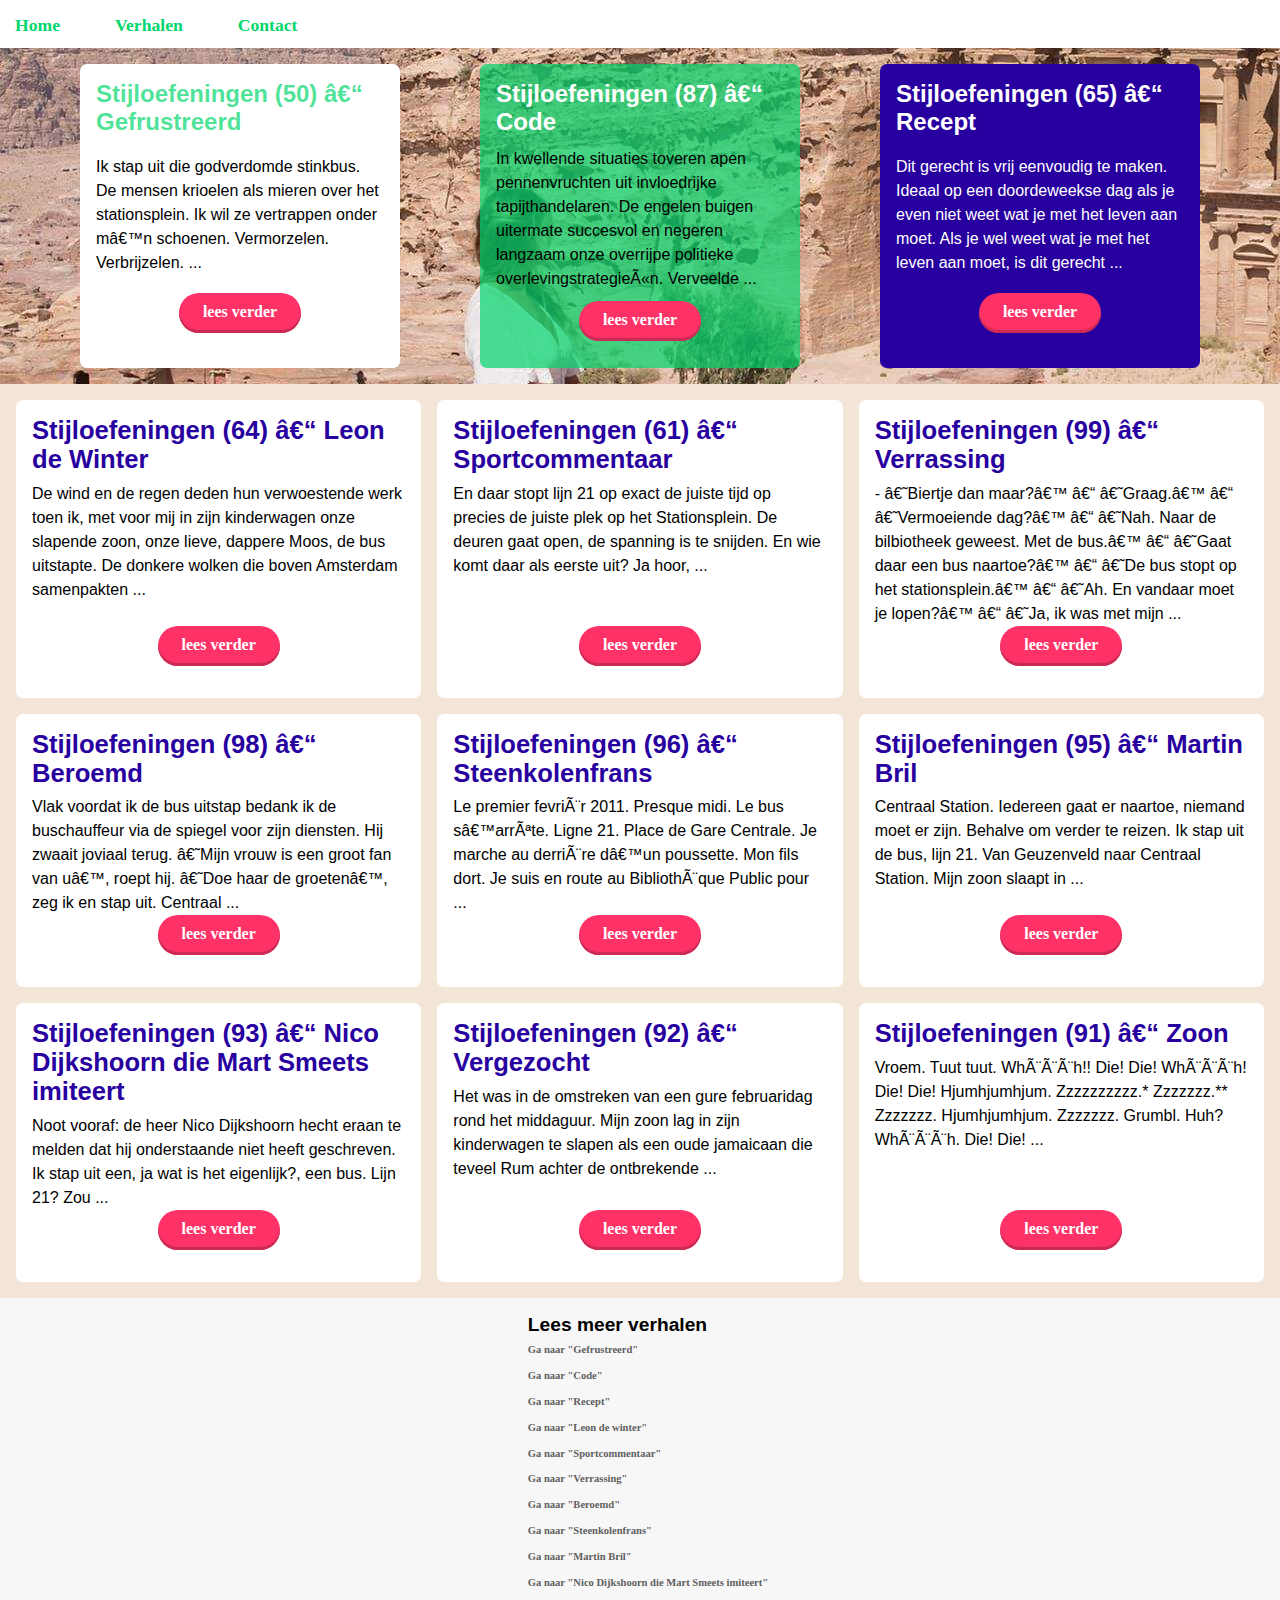
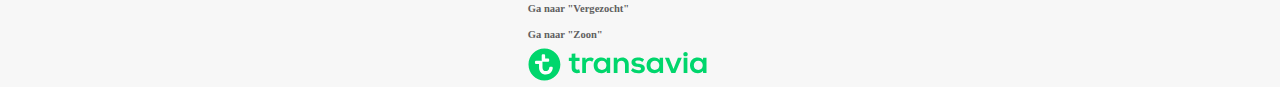
==== commit 9608be6c: "Final" ====
--- a/index.html
+++ b/index.html
@@ -1,156 +1,164 @@
+<!--begin html document-->
 <html lang="en">
 
 <!--begin van de head-->
-
 <head>
     <!--<meta charset="UTF-8"-->
     <meta name="viewport" content="width=device-width" />
     <title>Transavia Verhalen</title>
+    <!--inladen van javascript-->
+    <!--https://stackoverflow.com/questions/13739568/how-do-i-link-a-javascript-file-to-a-html-file-->
+<!--
+    <script src="./javascripts/rellax.min.js"></script>
+    <script>
+        var rellax = new Rellax('.rellax', {
+            center: true
+        });
+        var rellaxNonCentered = new Rellax('.rellax-non-centered', {
+            center: false
+        });
+    </script>
+-->
+    <!--bron: codepen | geadviseerd om mee te nemen in de code om extra functies in te laden als dat nodig mocht zijn-->
+    <script src="https://code.jquery.com/jquery-3.2.1.min.js"></script>
+    <!--script die kijkt of je cursor nog aanwezig is op de pagina-->
+    <script src="javascripts/mouseleave.js"></script>
     <link rel="stylesheet" type="text/css" href="css/styles.css" />
-       <!-- nac sticky maken: position fixed + Z-index en tegen main/section zeggen position relative-->
-        <nav class="verhalen">
-            <ul class="verhalen" role="navigation">
-                <li><a class="home"></a>Home</li>
-                <li><a class="verhalen"></a>Verhalen</li>
-                <li><a class="contact"></a>Contact</li>
-            </ul>
-        </nav>
+
+    <!--start navigatie | eventuele overweging om navigatie aan te passen: nav sticky maken: position fixed + Z-index en tegen main/section zeggen position relative-->
+    <nav>
+        <ul class="navi" role="navigation">
+            <!--begin list items-->
+            <li><a href="index.html" class="home">Home</a></li>
+            <li><a href="verhaal.html" class="">Verhalen</a></li>
+            <li><a class="contact"></a>Contact</li>
+            <!--einde list items-->
+        </ul>
+        <!--einde ongeordende list-->
+    </nav>
+    <!--einde top-navigatie-->
 </head>
-
+<!--einde head-->
+<!--begin body-->
 <body>
     <main>
-       <header>
-<!--
-            <article>
+       <!--begin main-->
+        <!--begin header-->
+        <header>
+            <!--begin van bovenste 3 artikelen-->
+            <article class="groen">
                 <h2>Stijloefeningen (50) – Gefrustreerd</h2>
                 <p> Ik stap uit die godverdomde stinkbus. De mensen krioelen als mieren over
                     het stationsplein. Ik wil ze vertrappen onder m’n schoenen. Vermorzelen.
-                    Verbrijzelen.  ...
+                    Verbrijzelen. ...
+                </p>
+                <a href="verhaal.html"><button type="button">lees verder</button></a>
+            </article>
+            <article class="wit">
+                <h2>Stijloefeningen (87) – Code</h2>
+                <p>In kwellende situaties toveren apen pennenvruchten uit invloedrijke
+                    tapijthandelaren. De engelen buigen uitermate succesvol en negeren
+                    langzaam onze overrijpe politieke overlevingstrategieën. Verveelde ...
                 </p>
                 <a href="#"><button type="button">lees verder</button></a>
             </article>
-            <article>
-                <h2>Stijloefeningen (87) – Code</h2><br />
-                <p class="midden">In kwellende situaties toveren apen pennenvruchten uit invloedrijke
-                 tapijthandelaren. De engelen buigen uitermate succesvol en negeren
-                 langzaam onze overrijpe politieke ...
-                </p>
+            <article class="blauw">
+                <h2>Stijloefeningen (65) – Recept</h2>
+                <p>Dit gerecht is vrij eenvoudig te maken. Ideaal op een doordeweekse dag
+                    als je even niet weet wat je met het leven aan moet. Als je wel weet wat
+                    je met het leven aan moet, is dit gerecht ...</p>
                 <a href="#"><button type="button">lees verder</button></a>
             </article>
-            <article>
-               <h2 class="voorkeur">Stijloefeningen (65) – Recept</h2>
-                <p>Dit gerecht is vrij eenvoudig te maken. Ideaal op een doordeweekse dag
-                als je even niet weet wat je met het leven aan moet. Als je wel weet wat
-                je met het leven aan moet, is dit gerecht ...</p>
-                <a href="#"><button type="button">lees verder</button></a>
-            </article>
--->
-            <article class="midden">
-                <h1>Stijloefeningen (50) – Gefrustreerd</h1>
-                <p> Ik stap uit die godverdomde stinkbus. De mensen krioelen als mieren over
-                    het stationsplein. Ik wil ze vertrappen onder m’n schoenen. Vermorzelen.
-                    Verbrijzelen.  ...
-                </p>
-                <a href="#"><button type="button">lees verder</button></a>
-            </article>
-            <article class="prijs">
-                <h2>Stijloefeningen (87) – Code</h2><br />
-                <p>In kwellende situaties toveren apen pennenvruchten uit invloedrijke
-                 tapijthandelaren. De engelen buigen uitermate succesvol en negeren
-                 langzaam onze overrijpe politieke overlevingstrategieën. Verveelde ...
-                </p>
-                <a href="#"><button type="button">lees verder</button></a>
-            </article>
-            <article class="voorkeur">
-               <h2>Stijloefeningen (65) – Recept</h2>
-                <p>Dit gerecht is vrij eenvoudig te maken. Ideaal op een doordeweekse dag
-                als je even niet weet wat je met het leven aan moet. Als je wel weet wat
-                je met het leven aan moet, is dit gerecht ...</p>
-                <a href="#"><button type="button">lees verder</button></a>
-            </article>
+            <!--einde artikelen-->
         </header>
-
-        <!--elke section moet een heading krijgen-->
-        <section class="beige">
+        <!--einde header-->
+        <!--begin heading-->
+        <!--elke section moet een heading krijgen als advies meegekregen maar had het niet nodig?-->
+        <!--begin van nieuwe sectie om te stijlen-->
+        <section class="achtergrond">
+            <!--begin artikelen die gelezen kunnen worden-->
             <article id="section1" class="section2">
                 <h2>Stijloefeningen (64) – Leon de Winter</h2>
                 <p>De wind en de regen deden hun verwoestende werk toen ik, met voor
-                mij in zijn kinderwagen onze slapende zoon, onze lieve, dappere Moos,
-                de bus uitstapte. De donkere wolken die boven Amsterdam samenpakten ...</p>
+                    mij in zijn kinderwagen onze slapende zoon, onze lieve, dappere Moos,
+                    de bus uitstapte. De donkere wolken die boven Amsterdam samenpakten ...</p>
                 <a href="#"><button type="button">lees verder</button></a>
             </article>
 
             <article id="section2" class="section2">
                 <h2>Stijloefeningen (61) – Sportcommentaar</h2>
                 <p>En daar stopt lijn 21 op exact de juiste tijd op precies de juiste
-                plek op het Stationsplein. De deuren gaat open, de spanning is te
-                snijden. En wie komt daar als eerste uit? Ja hoor, ...</p>
+                    plek op het Stationsplein. De deuren gaat open, de spanning is te
+                    snijden. En wie komt daar als eerste uit? Ja hoor, ...</p>
                 <a href="#"><button class="button" type="button">lees verder</button></a>
             </article>
 
             <article id="section3" class="section2">
                 <h2>Stijloefeningen (99) – Verrassing</h2>
                 <p>- ‘Biertje dan maar?’ – ‘Graag.’ – ‘Vermoeiende dag?’ – ‘Nah. Naar
-                de bilbiotheek geweest. Met de bus.’ – ‘Gaat daar een bus naartoe?’
-                – ‘De bus stopt op het stationsplein.’ – ‘Ah. En vandaar moet je lopen?’
-                – ‘Ja, ik was met mijn zoon. Die sliep in zijn kinderwagen.’ ...</p>
+                    de bilbiotheek geweest. Met de bus.’ – ‘Gaat daar een bus naartoe?’
+                    – ‘De bus stopt op het stationsplein.’ – ‘Ah. En vandaar moet je lopen?’
+                    – ‘Ja, ik was met mijn ...</p>
                 <a href="#"><button class="button" type="button">lees verder</button></a>
             </article>
 
             <article id="section4" class="section2">
                 <h2>Stijloefeningen (98) – Beroemd</h2>
                 <p>Vlak voordat ik de bus uitstap bedank ik de buschauffeur via de spiegel
-                 voor zijn diensten. Hij zwaait joviaal terug. ‘Mijn vrouw is een groot
-                 fan van u’, roept hij. ‘Doe haar de groeten’, zeg ik en stap uit. Centraal ...</p>
+                    voor zijn diensten. Hij zwaait joviaal terug. ‘Mijn vrouw is een groot
+                    fan van u’, roept hij. ‘Doe haar de groeten’, zeg ik en stap uit. Centraal ...</p>
                 <a href="#"><button class="button" type="button">lees verder</button></a>
             </article>
 
             <article id="section5" class="section2">
                 <h2>Stijloefeningen (96) – Steenkolenfrans</h2>
                 <p>Le premier fevrièr 2011. Presque midi. Le bus s’arrête. Ligne 21.
-                Place de Gare Centrale. Je marche au derrière d’un poussette. Mon fils
-                dort. Je suis en route au Bibliothèque Public pour ...</p>
+                    Place de Gare Centrale. Je marche au derrière d’un poussette. Mon fils
+                    dort. Je suis en route au Bibliothèque Public pour ...</p>
                 <a href="#"><button class="button" type="button">lees verder</button></a>
             </article>
 
             <article id="section6" class="section2">
                 <h2>Stijloefeningen (95) – Martin Bril</h2>
                 <p>Centraal Station. Iedereen gaat er naartoe, niemand moet er zijn.
-                 Behalve om verder te reizen. Ik stap uit de bus, lijn 21. Van
-                 Geuzenveld naar Centraal Station. Mijn zoon slaapt in ...</p>
+                    Behalve om verder te reizen. Ik stap uit de bus, lijn 21. Van
+                    Geuzenveld naar Centraal Station. Mijn zoon slaapt in ...</p>
                 <a href="#"><button class="button" type="button">lees verder</button></a>
             </article>
 
             <article id="section7" class="section2">
                 <h2>Stijloefeningen (93) – Nico Dijkshoorn die Mart Smeets imiteert</h2>
                 <p>Noot vooraf: de heer Nico Dijkshoorn hecht eraan te melden dat hij
-                 onderstaande niet heeft geschreven. Ik stap uit een, ja wat is het
-                 eigenlijk?, een bus. Lijn 21? Zou ...</p>
+                    onderstaande niet heeft geschreven. Ik stap uit een, ja wat is het
+                    eigenlijk?, een bus. Lijn 21? Zou ...</p>
                 <a href="#"><button class="button" type="button">lees verder</button></a>
             </article>
 
             <article id="section8" class="section2">
                 <h2>Stijloefeningen (92) – Vergezocht</h2>
                 <p>Het was in de omstreken van een gure februaridag rond het middaguur.
-                 Mijn zoon lag in zijn kinderwagen te slapen als een oude jamaicaan
-                 die teveel Rum achter de ontbrekende ...</p>
+                    Mijn zoon lag in zijn kinderwagen te slapen als een oude jamaicaan
+                    die teveel Rum achter de ontbrekende ...</p>
                 <a href="#"><button class="button" type="button">lees verder</button></a>
             </article>
 
             <article id="section9" class="section2">
                 <h2>Stijloefeningen (91) – Zoon</h2>
                 <p>Vroem. Tuut tuut. Whèèèh!! Die! Die! Whèèèh! Die! Die! Hjumhjumhjum.
-                 Zzzzzzzzzz.* Zzzzzzz.** Zzzzzzz. Hjumhjumhjum. Zzzzzzz. Grumbl.
-                 Huh? Whèèèh. Die! Die!  ...</p>
-                <a href="#"><button class="button" type="button">lees verder</button></a>
-            </article>
+                    Zzzzzzzzzz.* Zzzzzzz.** Zzzzzzz. Hjumhjumhjum. Zzzzzzz. Grumbl.
+                    Huh? Whèèèh. Die! Die! ...</p>
+                <a href="#"><button class="button" type="button">lees verder</button></a>
+            </article>
+            <!--einde artikelen-->
+        <!--einde section-->
         </section>
-
+        <!--begin footer-->
         <footer class="footer">
-
+            <!--begin 2e navigatie-->
             <nav>
+                <!--begin ongeordende list-->
                 <ul role="navigation">
-                    <h4>Spring naar de inleiding van verhalen</h4>
+                    <h4>Lees meer verhalen</h4>
                     <li><a href="midden">Ga naar "Gefrustreerd"</a></li>
                     <li><a href="prijs">Ga naar "Code"</a></li>
                     <li><a href="#voorkeur">Ga naar "Recept"</a></li>
@@ -163,11 +171,35 @@
                     <li><a href="#section7">Ga naar "Nico Dijkshoorn die Mart Smeets imiteert"</a></li>
                     <li><a href="#section8">Ga naar "Vergezocht"</a></li>
                     <li><a href="#section9">Ga naar "Zoon"</a></li>
-                    <li><a href="#"><img src="css/images/transavia-logo.svg"/></a></li>
+                    <li><a href="#"><img src="css/images/transavia-logo.svg" /></a></li>
                 </ul>
+                <!--einde list-->
+            <!--einde 2e navigatie-->
             </nav>
+        <!--einde footer-->
         </footer>
+    <!--einde main-->
     </main>
+
+    <!--als je met je cursor buiten het beeld gaat krijg je de optie om je in te schrijven om wekelijks een verhaal te ontvangen-->
+    <div class="modal-container">
+        <article class="modal">
+            <h2>Ontvang elke week een verhaal</h2>
+            <p>Schrijf je in en ontvang elke week een random verhaal om te lezen! :)</p>
+            <form action="https://www.getrevue.co/profile/cssanimation/add_subscriber" method="post">
+                <input id="subscribe-email" type="email" value="" placeholder="Your email" name="member[email]" class="email">
+                <input type="submit" name="member[subscribe]" class="button" value="Subscribe">
+            </form>
+            <p><a href="#" class="close" id="close-modal">No thanks</a></p>
+        </article>
+    <!--einde div modal-->
+    </div>
+<!--einde body-->
 </body>
-
+<!--einde html-->
 </html>
+<!--gebruikte bronnen-->
+<!--https://css-tricks.com/aos-css-driven-scroll-animation-library/-->
+<!--https://codepen.io/justmitch/pen/jOOaLox-->
+<!--https://github.com/scrollreveal/scrollreveal-->
+<!--https://css-tricks.com/aos-css-driven-scroll-animation-library/-->
--- a/css/styles.css
+++ b/css/styles.css
@@ -1,3 +1,4 @@
+/*voor alles in mijn html*/
 * {
     font-family: nexa light, sans-serif;
     font-size: 1em;
@@ -9,6 +10,7 @@
     box-sizing: border-box;
 }
 
+/*alle paragrafen*/
 p {
     font-family: nexa light, sans-serif;
     font-size: 1em;
@@ -16,39 +18,54 @@
     line-height: 1.5em;
 }
 
+/*alle grote headings*/
 h1 {
     font-family: nexa bold, sans-serif;
     font-size: 2em;
     color: rgba(0, 214, 108, 0.9);
 }
 
+/*de op 2 na grootste headings*/
 h2 {
     font-family: nexa bold, sans-serif;
     font-size: 1.5em;
     color: #fff
 }
 
+/*h4 voor in forums en footers, h3 is voor als er subparagrafen worden geschreven dat in dit geval niet nodig is*/
 h4 {
     font-family: nexa bold, sans-serif;
-    font-size: 0.8em;
+    font-size: 1.2em;
     color: #000;
 }
 
+/*voor alle ankers*/
 a {
     text-decoration: none;
 }
 
+/*voor de heads, vooral eerste "section"*/
 head {
     max-width: 100%;
     display: flex;
     padding-left: 15px;
 }
 
-nav{
+/*geld voor elk element in de navigatie*/
+nav {
     max-height: 3em;
     background-color: #fff;
 }
 
+/*alle lijsten met anker*/
+li a {
+    list-style: none;
+    padding: 0;
+    font-family: nexa bold;
+    color: rgb(0, 214, 108);
+}
+
+/*nog specifieker aanroepen van de navigatie elementen*/
 nav ul li {
     list-style: none;
     padding: 0;
@@ -59,41 +76,118 @@
     color: rgb(0, 214, 108);
 }
 
-.verhalen {
+/*class voor de navigatie zodat alles naast elkaar komt te staan*/
+.navi {
     display: flex;
 }
 
+/*alles binnen de body*/
 body {
-    background-image: url('images/IMG_20190805_080218.jpg');
+    background-image: url('images/achtergrond3.jpg');
     background-repeat: no-repeat;
 }
 
-main {
-
-}
-
+/*elke section*/
 section {
     padding: 1em;
     align-content: center;
-        margin: 0 auto;
-        justify-content: space-between;
-        grid-template-columns: repeat(1, 1fr);
-        justify-items: center;
-        grid-gap: 1rem;
-        padding: 1rem;
-
-}
-
+    margin: 0 auto;
+    justify-content: space-between;
+    grid-template-columns: repeat(1, 1fr);
+    justify-items: center;
+    grid-gap: 1rem;
+    padding: 1rem;
+    display: flex;
+    flex-direction: column;
+    top: 0 auto;
+}
+
+/*class meegegeven voor de tekst op de detailpagina*/
+.detail {
+    padding: 1em;
+    align-content: center;
+    margin: 0 auto;
+    justify-content: space-between;
+    grid-template-columns: repeat(1, 1fr);
+    justify-items: center;
+    grid-gap: 1rem;
+    padding: 1rem;
+    display: flex;
+    flex-direction: column;
+    top: 0 auto;
+    background-color: #f3E5D8;
+}
+
+/*https://stackoverflow.com/questions/2757483/limiting-the-number-of-characters-per-line-with-css*/
+.detail p {
+    max-width: 70ch;
+}
+
+/*specifieke aanroeping voor de h1 om een effect toe te voegen*/
+/*//codepen: https://codepen.io/zitrusfrisch/pen/fjbal*/
+.detail h1 {
+    letter-spacing: 0;
+    padding: .25em 0 .325em;
+    display: block;
+    margin: 0 auto;
+    text-shadow: 0 0 80px rgba(255, 255, 255, .5);
+
+    /* Clip Background Image */
+
+    background: url('images/achtergrondmobiel.jpg') repeat-x;
+    -webkit-background-clip: text;
+    background-clip: text;
+
+    /* Animate Background Image */
+
+    -webkit-text-fill-color: transparent;
+    -webkit-animation: aitf 70s linear infinite;
+
+    /* Activate hardware acceleration for smoother animations */
+
+    -webkit-transform: translate3d(0, 0, 0);
+    -webkit-backface-visibility: hidden;
+
+}
+
+
+/* Animate Background Image */
+
+@-webkit-keyframes aitf {
+    0% {
+        background-position: 0% 50%;
+    }
+
+    100% {
+        background-position: 100% 50%;
+    }
+}
+
+
+/*elke article in een section om mee te schalen*/
+section article {
+    display: flex;
+    flex-direction: column;
+}
+
+section article a {
+    margin-top: auto;
+    margin-bottom: 1em;
+}
+
+/*maximale breedte meegeven aan de header (de 3 verhalen)*/
 header {
     margin: 0 auto;
     margin-bottom: 1em;
     max-width: 75em;
     display: block;
-}
-
-/*prijs
-article:first-of-type {
-    background-color: rgba(0, 214, 108, 0.7);
+    margin-top: 1em;
+}
+
+/*ook nth of type proberen te gebruiken maar dat was niet specifiek genoeg dus
+uiteindelijk gekozen om de bovenste 3 artikelen een class te geven*/
+.wit {
+    background-color: rgba(0, 214, 108);
     border-radius: 7px;
     max-width: 20em;
     font-size: 1em;
@@ -101,16 +195,23 @@
     margin: 1em auto auto auto;
 }
 
-/*voorkeur
-article:nth-of-type(2) {
+
+/*laatste artikel in header*/
+.blauw {
     background-color: #2800A0;
     border-radius: 7px;
     max-width: 20em;
     padding: 1em;
     margin: 1em auto 1em auto;
 }
-/*midden
-article:nth-of-type(3) {
+
+.blauw p {
+    color: #fff;
+}
+
+
+/*2e artikel in header*/
+.groen {
     background-color: #fff;
     border-radius: 7px;
     max-width: 20em;
@@ -119,79 +220,13 @@
     margin-bottom: 1em;
     margin: auto auto auto auto;
 }
-*/
-.voorkeur {
-        color: #2800A0;
-}
-
-.midden {
-    color: #fff;
-}
-
-.prijs {
-    background-color: rgba(0, 214, 108, 0.7);
-    border-radius: 7px;
-    max-width: 20em;
-    font-size: 1em;
-    padding: 1em;
-    margin: 1em auto auto auto;
-}
-
-
-
-.voorkeur {
-    background-color: #2800A0;
-    border-radius: 7px;
-    max-width: 20em;
-    padding: 1em;
-    margin: 1em auto 1em auto;
-}
-
-
-
-.midden {
-    background-color: #fff;
-    border-radius: 7px;
-    max-width: 20em;
-    font-size: 1em;
-    padding: 1em;
-    margin-bottom: 1em;
-    margin: auto auto auto auto;
-}
-
-/*
-.prijs {
-    background-color: rgba(0, 214, 108, 0.7);
-    border-radius: 7px;
-    max-width: 20em;
-    font-size: 1em;
-    padding: 1em;
-    margin: 1em auto auto auto;
-}
-
-
-
-.voorkeur {
-    background-color: #2800A0;
-    border-radius: 7px;
-    max-width: 20em;
-    padding: 1em;
-    margin: 1em auto auto auto;
-}
-
-
-
-.midden {
-    background-color: #fff;
-    border-radius: 7px;
-    max-width: 20em;
-    font-size: 1em;
-    padding: 1em;
-    margin-bottom: 1em;
-    margin: auto auto auto auto;
-}
-*/
-
+
+.groen h2 {
+    color: rgba(0, 214, 108, 0.7);
+    ;
+}
+
+/*button stijl onder elke tekst*/
 button {
     border-radius: 1.25em;
     min-height: 1.5rem;
@@ -208,21 +243,22 @@
     transition: background-color .2s linear;
     text-decoration: none;
     margin: 0 auto;
-    margin-top: 1em;
-    display: block;
-}
-
-.beige {
+    margin-top: auto;
+    display: flex;
+    flex-direction: column;
+}
+
+/*achtergrondkleur bij verhalen/home*/
+.achtergrond {
     background-color: #f3E5D8;
 }
 
+/*elke section krijgt deze class mee in dit geval de verhalen die je kunt lezen*/
 .section2 {
     background: #fff;
     border-radius: 7px;
     padding: 1em;
-/*    max-width: 30em;*/
     margin: 1em;
-
 }
 
 .section2 > h2 {
@@ -231,23 +267,23 @@
     padding-bottom: 0.3em;
 }
 
+/*stijling voor de footer*/
 footer {
     background-color: #F7F7F7;
-    padding-top: 1em;
-    margin: 0 auto;
-}
-footer nav ul{
+}
+
+footer nav ul {
     background-color: #F7F7F7;
     padding-top: 1em;
     padding-left: 1em;
     text-decoration: none;
-    display: block;
-}
-
-footer nav ul li{
+    display: grid;
+    justify-content: center;
+}
+
+footer nav ul li {
     margin: 0;
-    line-height: 1em;
-    display: block;
+    line-height: 1.3em;
 }
 
 footer a {
@@ -257,11 +293,99 @@
     font-size: 0.6em;
 }
 
+/*stijl voor de inschrijfmail die getriggert wordt als je muis buiten de content gaat*/
+.mouse-out .article-container {
+    opacity: 0;
+    pointer-events: none;
+    -webkit-transform: scale(1.2);
+    transform: scale(1.2);
+    -webkit-transition: all 1s cubic-bezier(.5, 0, 1, .5);
+    transition: all 1s cubic-bezier(.5, 0, 1, .5);
+}
+
+.article-container {
+    -webkit-transition: all 3s .5s cubic-bezier(0, 1, .3, 1);
+    transition: all 3s .5s cubic-bezier(0, 1, .3, 1);
+}
+
+.modal {
+    background-color: rgb(149, 188, 188);
+    max-width: 25em;
+    padding: 1em;
+    margin: 0.7em;
+    opacity: 0;
+    -webkit-transform: scale(0) rotateX(30deg) translateY(10em);
+    transform: scale(0) rotateX(30deg) translateY(10em);
+    -webkit-transition: opacity .2s .3s ease-out,
+        -webkit-transform .5s cubic-bezier(1, 0, .3, 1);
+    transition: opacity .2s .3s ease-out,
+        -webkit-transform .5s cubic-bezier(1, 0, .3, 1);
+    transition: transform .5s cubic-bezier(1, 0, .3, 1),
+        opacity .2s .3s ease-out;
+    transition: transform .5s cubic-bezier(1, 0, .3, 1),
+        opacity .2s .3s ease-out,
+        -webkit-transform .5s cubic-bezier(1, 0, .3, 1);
+}
+
+.mouse-out .modal {
+    opacity: 1;
+    -webkit-transform: none;
+    transform: none;
+    -webkit-transition: opacity .2s .6s ease-out,
+        -webkit-transform 1s .3s cubic-bezier(1, 0, .3, 1.5);
+    transition: opacity .2s .6s ease-out,
+        -webkit-transform 1s .3s cubic-bezier(1, 0, .3, 1.5);
+    transition: transform 1s .3s cubic-bezier(1, 0, .3, 1.5),
+        opacity .2s .6s ease-out;
+    transition: transform 1s .3s cubic-bezier(1, 0, .3, 1.5),
+        opacity .2s .6s ease-out,
+        -webkit-transform 1s .3s cubic-bezier(1, 0, .3, 1.5);
+}
+
+#subscribe-email {
+    padding: 0.3em;
+}
+
+.button:hover {
+    text-decoration: none;
+    -webkit-transform: scale(1.1);
+    transform: scale(1.1);
+}
+
+form .button {
+    padding: 0.3em;
+    margin-top: 0.2em;
+}
+
+.modal {
+    background: -webkit-linear-gradient(top, #888881, #177777);
+    background: linear-gradient(to bottom, #888881, #177777);
+    border-radius: 2em;
+    left: calc(50% -);
+    position: fixed;
+    top: calc(50% - 200px);
+
+}
+
+.modal h2 {
+    color: #333;
+    margin-top: 1em;
+    text-align: center;
+}
+
+.modal p {
+    color: #333;
+    margin: 1em;
+}
+
+/*responsive maken bij minimale breedte van 35em*/
 @media (min-width: 35em) {
     body {
-    background-image: url('images/header-week39-logo%20(1).jpg');
-}
-        section {
+        background-image: url('images/achtergrondmobiel.jpg');
+
+    }
+
+    section {
         display: flex;
         flex-direction: row;
         flex-wrap: wrap;
@@ -280,19 +404,97 @@
         margin: 0;
     }
 
-        .section2 > h2 {
+    .section2 > h2 {
         grid-row: 1/2;
     }
 
-       .section2 > p {
+    .section2 > p {
         grid-row: 2/3;
     }
-   .section2 > button {
+
+    .section2 > button {
         grid-row-end: 3/4;
     }
 
 }
-/*
+
+
+
+/*responsive maken bij minimale breedte van 55em*/
+@media (min-width: 55em) {
+
+
+    body {
+        background-image: url('images/header-week39-logo%20(2).jpg');
+background-repeat: no-repeat;
+    }
+
+    header {
+        align-content: center;
+        display: flex;
+        margin: 0 auto;
+    }
+
+
+    .wit {
+        background-color: rgba(0, 214, 108, 0.7);
+        border-radius: 7px;
+        max-width: 20em;
+        font-size: 1em;
+        padding: 1em;
+        margin: 1em auto auto auto;
+        height: 19em;
+    }
+
+
+
+    .blauw {
+        background-color: #2800A0;
+        border-radius: 7px;
+        max-width: 20em;
+        padding: 1em;
+        margin: 1em auto 1em auto;
+        height: 19em;
+    }
+
+    .blauw p {
+        color: #fff;
+    }
+
+    .blauw {
+        display: inline-grid;
+        grid-column: 2/3;
+    }
+
+    .groen {
+        background-color: #fff;
+        border-radius: 7px;
+        max-width: 20em;
+        font-size: 1em;
+        padding: 1em;
+        margin-bottom: 1em;
+        margin: auto auto auto auto;
+        height: 19em;
+    }
+
+    .groen h2 {
+        color: rgba(0, 214, 108, 0.7);
+    }
+
+    /*apparte scheiding van naastelkaar zetten, voor mezelf duidelijker*/
+    .groen {
+        display: inline-grid;
+        grid-column: 3/3;
+
+    }
+
+    /*apparte scheiding van naastelkaar zetten, voor mezelf duidelijker*/
+    .wit {
+        display: inline-grid;
+        grid-column: 1/3;
+
+    }
+
     section {
         align-content: center;
         margin: 0 auto;
@@ -306,88 +508,23 @@
     .section2 {
         grid-auto-rows: 1;
         display: flex;
-        margin: 0auto 1em 1em 1em;
-        flex-direction: column;
-}
-*/
-
-
-@media (min-width: 55em) {
-
-
-    body {
-        background-image: url('images/header-week39-logo%20(2).jpg');
-background-repeat: no-repeat;
-    }
-
-    header {
-        align-content: center;
-        display: flex;
-        margin: 0 auto;
-    }
-
-    /*prijs
-    header > article:first-of-type {
-        display: inline-grid;
-        grid-column: 1/3;
-        height: 15em;
-    }
-
-    /*voorkeur
-    header > article:nth-of-type(2) {
-        display: inline-grid;
-        grid-column: 2/3;
-        height: 15em;
-    }
-
-    /*midden
-    header > article:nth-of-type(3) {
-        display: inline-grid;
-        grid-column: 3/3;
-        height: 15em;
-    }
-*/
-    .prijs {
-        display: inline-grid;
-        grid-column: 1/3;
-
-}
-
-
-
-.voorkeur {
- display: inline-grid;
-        grid-column: 2/3;
-
-}
-
-
-
-.midden {
- display: inline-grid;
-        grid-column: 3/3;
-
-}
-
-    section {
-        align-content: center;
-        margin: 0 auto;
-        justify-content: space-between;
-        grid-template-columns: repeat(3, 1fr);
-        justify-items: center;
-        grid-gap: 1rem;
-        padding: 1rem;
-    }
-
-    .section2 {
-        grid-auto-rows: 1;
-        display: flex;
         margin: 0;
         flex-direction: column;
         max-width: 30em;
         justify-self: bottom;
     }
-}
-
-
-}
+
+    /*over een grotere breedte is het beter als de inschrijfaanvraag
+    ergens anders staat om beter op te vallen*/
+    .modal {
+        background: -webkit-linear-gradient(top, #888881, #177777);
+        background: linear-gradient(to bottom, #888881, #177777);
+        border-radius: 2em;
+        left: calc(54% - -123px);
+        position: fixed;
+        top: calc(50% - 200px);
+    }
+}
+
+
+}
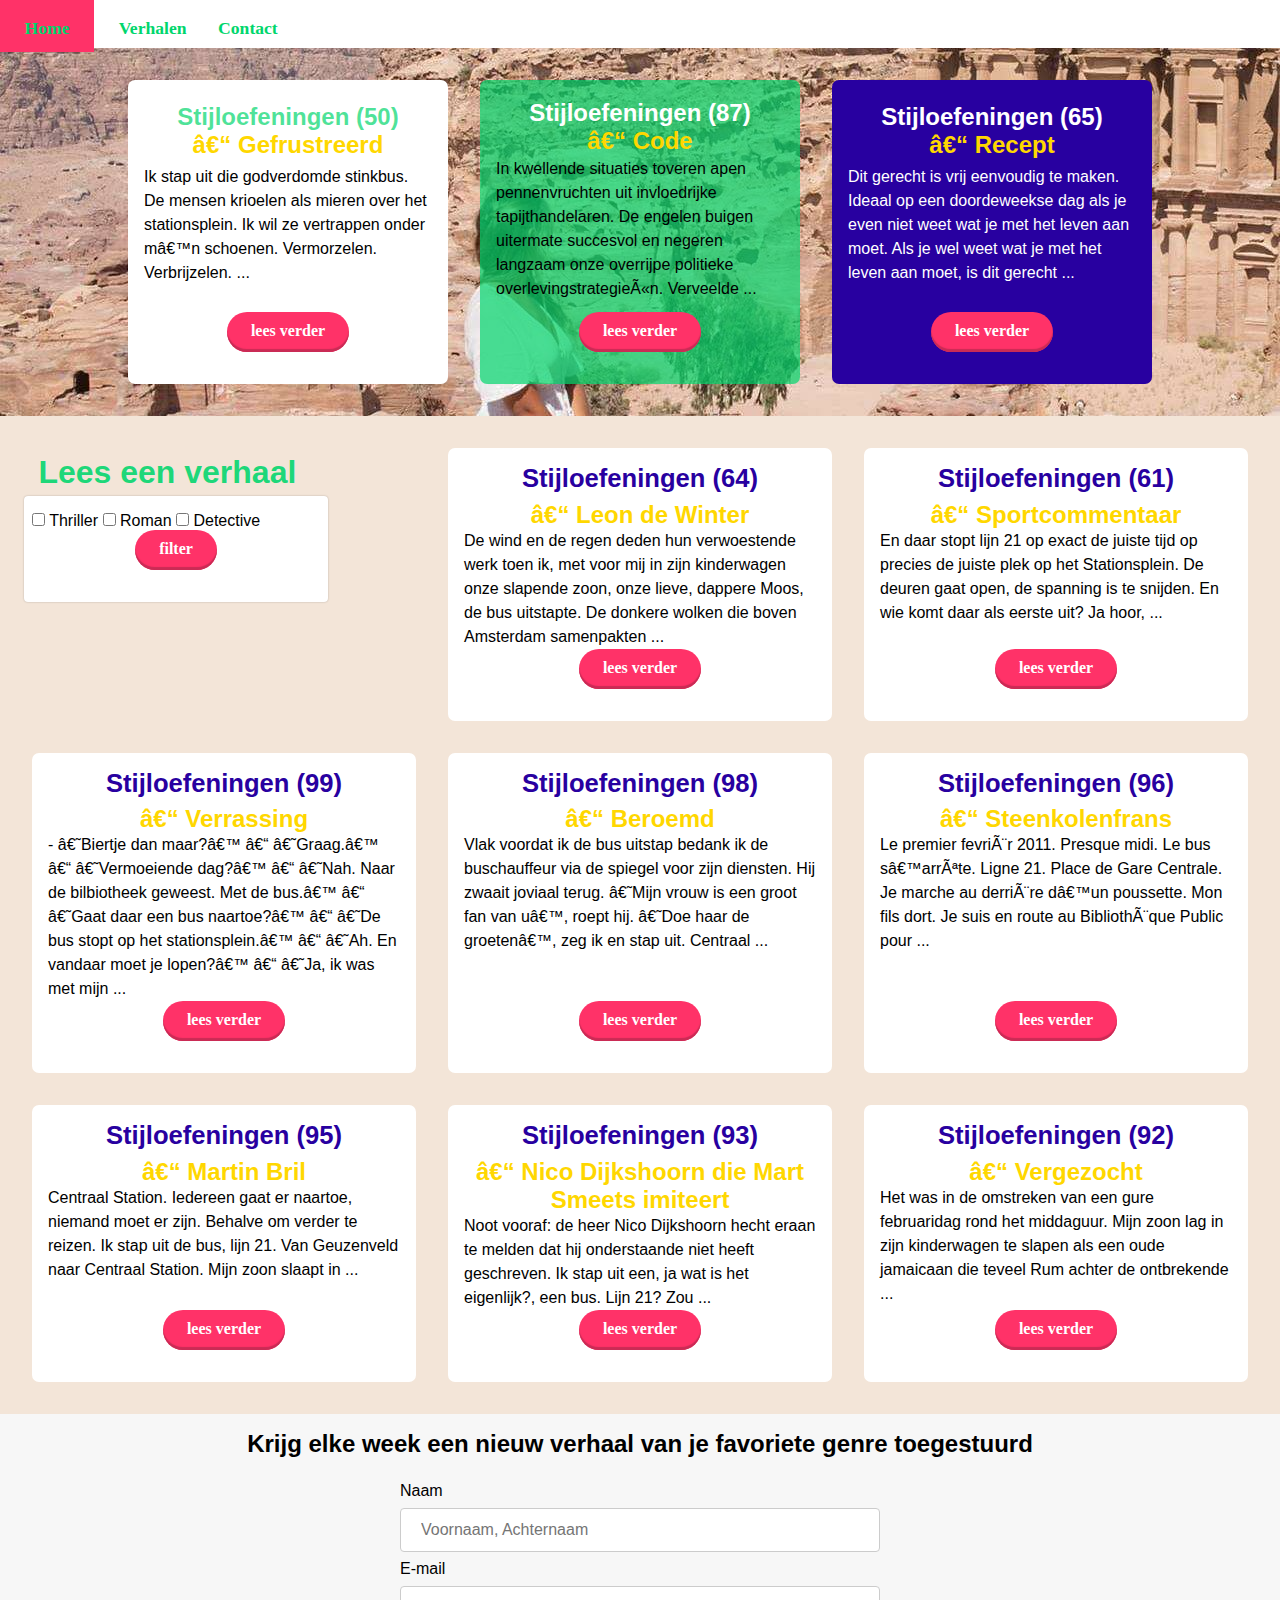
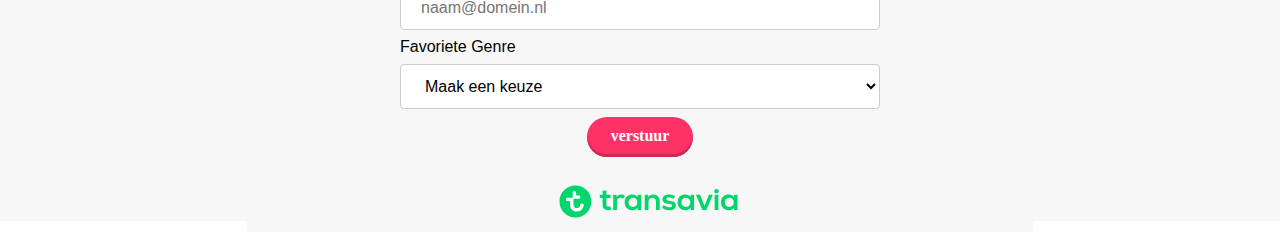
==== commit 063b5484: "NieuwsteVersie30Jan" ====
--- a/index.html
+++ b/index.html
@@ -1,100 +1,136 @@
 <!--begin html document-->
-<html lang="en">
+<!DOCTYPE html>
+<html lang="nl">
 
 <!--begin van de head-->
+
 <head>
     <!--<meta charset="UTF-8"-->
     <meta name="viewport" content="width=device-width" />
     <title>Transavia Verhalen</title>
     <!--inladen van javascript-->
-    <!--https://stackoverflow.com/questions/13739568/how-do-i-link-a-javascript-file-to-a-html-file-->
-<!--
-    <script src="./javascripts/rellax.min.js"></script>
-    <script>
-        var rellax = new Rellax('.rellax', {
-            center: true
-        });
-        var rellaxNonCentered = new Rellax('.rellax-non-centered', {
-            center: false
-        });
-    </script>
--->
-    <!--bron: codepen | geadviseerd om mee te nemen in de code om extra functies in te laden als dat nodig mocht zijn-->
-    <script src="https://code.jquery.com/jquery-3.2.1.min.js"></script>
-    <!--script die kijkt of je cursor nog aanwezig is op de pagina-->
-    <script src="javascripts/mouseleave.js"></script>
+
     <link rel="stylesheet" type="text/css" href="css/styles.css" />
 
-    <!--start navigatie | eventuele overweging om navigatie aan te passen: nav sticky maken: position fixed + Z-index en tegen main/section zeggen position relative-->
-    <nav>
-        <ul class="navi" role="navigation">
-            <!--begin list items-->
-            <li><a href="index.html" class="home">Home</a></li>
-            <li><a href="verhaal.html" class="">Verhalen</a></li>
-            <li><a class="contact"></a>Contact</li>
-            <!--einde list items-->
-        </ul>
-        <!--einde ongeordende list-->
-    </nav>
-    <!--einde top-navigatie-->
+
 </head>
 <!--einde head-->
 <!--begin body-->
+
 <body>
+    <!--start navigatie | eventuele overweging om navigatie aan te passen: nav sticky maken: position fixed + Z-index en tegen main/section zeggen position relative-->
+    <header>
+        <nav>
+            <ul class="navi">
+                <!--begin list items-->
+                <li><a href="index.html" class="home">Home</a></li>
+                <li><a href="verhaal.html" class="">Verhalen</a></li>
+                <li><a class="#"></a>Contact</li>
+                <!--einde list items-->
+            </ul>
+            <!--einde ongeordende list-->
+        </nav>
+    </header>
+    <!--einde top-navigatie-->
+    <!--begin main-->
+    <!--begin section-->
+    <section>
+        <!--begin van bovenste 3 artikelen-->
+        <article class="groen">
+            <header>
+                <h2>Stijloefeningen (50)</h2>
+                <h3>– Gefrustreerd</h3>
+            </header>
+            <p> Ik stap uit die godverdomde stinkbus. De mensen krioelen als mieren over
+                het stationsplein. Ik wil ze vertrappen onder m’n schoenen. Vermorzelen.
+                Verbrijzelen. ...
+            </p>
+            <a href="verhaal.html"><button type="button">lees verder</button></a>
+        </article>
+        <article class="wit">
+            <header>
+                <h2>Stijloefeningen (87)</h2>
+                <h3> – Code</h3>
+            </header>
+            <p>In kwellende situaties toveren apen pennenvruchten uit invloedrijke
+                tapijthandelaren. De engelen buigen uitermate succesvol en negeren
+                langzaam onze overrijpe politieke overlevingstrategieën. Verveelde ...
+            </p>
+            <a href="#"><button type="button">lees verder</button></a>
+        </article>
+        <article class="blauw">
+            <header>
+                <h2>Stijloefeningen (65)</h2>
+                <h3> – Recept</h3>
+            </header>
+            <p>Dit gerecht is vrij eenvoudig te maken. Ideaal op een doordeweekse dag
+                als je even niet weet wat je met het leven aan moet. Als je wel weet wat
+                je met het leven aan moet, is dit gerecht ...</p>
+            <a href="#"><button type="button">lees verder</button></a>
+        </article>
+        <!--einde artikelen-->
+    </section>
+    <!--einde section-->
     <main>
-       <!--begin main-->
-        <!--begin header-->
-        <header>
-            <!--begin van bovenste 3 artikelen-->
-            <article class="groen">
-                <h2>Stijloefeningen (50) – Gefrustreerd</h2>
-                <p> Ik stap uit die godverdomde stinkbus. De mensen krioelen als mieren over
-                    het stationsplein. Ik wil ze vertrappen onder m’n schoenen. Vermorzelen.
-                    Verbrijzelen. ...
-                </p>
-                <a href="verhaal.html"><button type="button">lees verder</button></a>
-            </article>
-            <article class="wit">
-                <h2>Stijloefeningen (87) – Code</h2>
-                <p>In kwellende situaties toveren apen pennenvruchten uit invloedrijke
-                    tapijthandelaren. De engelen buigen uitermate succesvol en negeren
-                    langzaam onze overrijpe politieke overlevingstrategieën. Verveelde ...
-                </p>
-                <a href="#"><button type="button">lees verder</button></a>
-            </article>
-            <article class="blauw">
-                <h2>Stijloefeningen (65) – Recept</h2>
-                <p>Dit gerecht is vrij eenvoudig te maken. Ideaal op een doordeweekse dag
-                    als je even niet weet wat je met het leven aan moet. Als je wel weet wat
-                    je met het leven aan moet, is dit gerecht ...</p>
-                <a href="#"><button type="button">lees verder</button></a>
-            </article>
-            <!--einde artikelen-->
-        </header>
-        <!--einde header-->
-        <!--begin heading-->
-        <!--elke section moet een heading krijgen als advies meegekregen maar had het niet nodig?-->
         <!--begin van nieuwe sectie om te stijlen-->
         <section class="achtergrond">
-            <!--begin artikelen die gelezen kunnen worden-->
-            <article id="section1" class="section2">
-                <h2>Stijloefeningen (64) – Leon de Winter</h2>
+            <!--begin header-->
+            <header class="maintitel">
+                <h1>Lees een verhaal</h1>
+                <button><i class="fa fa-filter"></i>Filter</button>
+                <form action="#">
+                    <fieldset>
+                        <legend>Filter</legend>
+                        <!--Begin div voor filter-->
+                        <div>
+                            <!-- use <div> because of flexbox bug with fieldset https://github.com/philipwalton/flexbugs#flexbug-9 -->
+                            <input type="checkbox" id="before">
+                            <label for="before">Thriller</label>
+
+
+                            <input type="checkbox" id="during">
+                            <label for="during">Roman</label>
+
+
+                            <input type="checkbox" id="after">
+                            <label for="after">Detective</label>
+
+                            <input type="submit" value="filter">
+                        </div>
+                        <!--einde div-->
+                    </fieldset>
+                    <button><i class="fa fa-close"></i>close</button>
+                </form>
+            </header>
+
+            <!--begin van verhalen-->
+            <article class="section2">
+                <header>
+                    <h2>Stijloefeningen (64)</h2>
+                    <h3> – Leon de Winter</h3>
+                </header>
                 <p>De wind en de regen deden hun verwoestende werk toen ik, met voor
                     mij in zijn kinderwagen onze slapende zoon, onze lieve, dappere Moos,
                     de bus uitstapte. De donkere wolken die boven Amsterdam samenpakten ...</p>
                 <a href="#"><button type="button">lees verder</button></a>
             </article>
 
-            <article id="section2" class="section2">
-                <h2>Stijloefeningen (61) – Sportcommentaar</h2>
+            <article class="section2">
+                <header>
+                    <h2>Stijloefeningen (61)</h2>
+                    <h3> – Sportcommentaar</h3>
+                </header>
                 <p>En daar stopt lijn 21 op exact de juiste tijd op precies de juiste
                     plek op het Stationsplein. De deuren gaat open, de spanning is te
                     snijden. En wie komt daar als eerste uit? Ja hoor, ...</p>
                 <a href="#"><button class="button" type="button">lees verder</button></a>
             </article>
 
-            <article id="section3" class="section2">
-                <h2>Stijloefeningen (99) – Verrassing</h2>
+            <article class="section2">
+                <header>
+                    <h2>Stijloefeningen (99)</h2>
+                    <h3> – Verrassing</h3>
+                </header>
                 <p>- ‘Biertje dan maar?’ – ‘Graag.’ – ‘Vermoeiende dag?’ – ‘Nah. Naar
                     de bilbiotheek geweest. Met de bus.’ – ‘Gaat daar een bus naartoe?’
                     – ‘De bus stopt op het stationsplein.’ – ‘Ah. En vandaar moet je lopen?’
@@ -102,104 +138,111 @@
                 <a href="#"><button class="button" type="button">lees verder</button></a>
             </article>
 
-            <article id="section4" class="section2">
-                <h2>Stijloefeningen (98) – Beroemd</h2>
+            <article class="section2">
+                <header>
+                    <h2>Stijloefeningen (98)</h2>
+                    <h3> – Beroemd</h3>
+                </header>
                 <p>Vlak voordat ik de bus uitstap bedank ik de buschauffeur via de spiegel
                     voor zijn diensten. Hij zwaait joviaal terug. ‘Mijn vrouw is een groot
                     fan van u’, roept hij. ‘Doe haar de groeten’, zeg ik en stap uit. Centraal ...</p>
                 <a href="#"><button class="button" type="button">lees verder</button></a>
             </article>
 
-            <article id="section5" class="section2">
-                <h2>Stijloefeningen (96) – Steenkolenfrans</h2>
+            <article class="section2">
+                <header>
+                    <h2>Stijloefeningen (96)</h2>
+                    <h3> – Steenkolenfrans</h3>
+                </header>
                 <p>Le premier fevrièr 2011. Presque midi. Le bus s’arrête. Ligne 21.
                     Place de Gare Centrale. Je marche au derrière d’un poussette. Mon fils
                     dort. Je suis en route au Bibliothèque Public pour ...</p>
                 <a href="#"><button class="button" type="button">lees verder</button></a>
             </article>
 
-            <article id="section6" class="section2">
-                <h2>Stijloefeningen (95) – Martin Bril</h2>
+            <article class="section2">
+                <header>
+                    <h2>Stijloefeningen (95)</h2>
+                    <h3> – Martin Bril</h3>
+                </header>
                 <p>Centraal Station. Iedereen gaat er naartoe, niemand moet er zijn.
                     Behalve om verder te reizen. Ik stap uit de bus, lijn 21. Van
                     Geuzenveld naar Centraal Station. Mijn zoon slaapt in ...</p>
                 <a href="#"><button class="button" type="button">lees verder</button></a>
             </article>
 
-            <article id="section7" class="section2">
-                <h2>Stijloefeningen (93) – Nico Dijkshoorn die Mart Smeets imiteert</h2>
+            <article class="section2">
+                <header>
+                    <h2>Stijloefeningen (93)</h2>
+                    <h3> – Nico Dijkshoorn die Mart Smeets imiteert</h3>
+                </header>
                 <p>Noot vooraf: de heer Nico Dijkshoorn hecht eraan te melden dat hij
                     onderstaande niet heeft geschreven. Ik stap uit een, ja wat is het
                     eigenlijk?, een bus. Lijn 21? Zou ...</p>
                 <a href="#"><button class="button" type="button">lees verder</button></a>
             </article>
 
-            <article id="section8" class="section2">
-                <h2>Stijloefeningen (92) – Vergezocht</h2>
+            <article class="section2">
+                <header>
+                    <h2>Stijloefeningen (92)</h2>
+                    <h3> – Vergezocht</h3>
+                </header>
                 <p>Het was in de omstreken van een gure februaridag rond het middaguur.
                     Mijn zoon lag in zijn kinderwagen te slapen als een oude jamaicaan
                     die teveel Rum achter de ontbrekende ...</p>
                 <a href="#"><button class="button" type="button">lees verder</button></a>
             </article>
-
-            <article id="section9" class="section2">
-                <h2>Stijloefeningen (91) – Zoon</h2>
-                <p>Vroem. Tuut tuut. Whèèèh!! Die! Die! Whèèèh! Die! Die! Hjumhjumhjum.
-                    Zzzzzzzzzz.* Zzzzzzz.** Zzzzzzz. Hjumhjumhjum. Zzzzzzz. Grumbl.
-                    Huh? Whèèèh. Die! Die! ...</p>
-                <a href="#"><button class="button" type="button">lees verder</button></a>
-            </article>
             <!--einde artikelen-->
-        <!--einde section-->
+            <!--einde section-->
         </section>
-        <!--begin footer-->
-        <footer class="footer">
-            <!--begin 2e navigatie-->
-            <nav>
-                <!--begin ongeordende list-->
-                <ul role="navigation">
-                    <h4>Lees meer verhalen</h4>
-                    <li><a href="midden">Ga naar "Gefrustreerd"</a></li>
-                    <li><a href="prijs">Ga naar "Code"</a></li>
-                    <li><a href="#voorkeur">Ga naar "Recept"</a></li>
-                    <li><a href="section1">Ga naar "Leon de winter"</a></li>
-                    <li><a href="section2">Ga naar "Sportcommentaar"</a></li>
-                    <li><a href="#section3">Ga naar "Verrassing"</a></li>
-                    <li><a href="#section4">Ga naar "Beroemd"</a></li>
-                    <li><a href="#section5">Ga naar "Steenkolenfrans"</a></li>
-                    <li><a href="#section6">Ga naar "Martin Bril"</a></li>
-                    <li><a href="#section7">Ga naar "Nico Dijkshoorn die Mart Smeets imiteert"</a></li>
-                    <li><a href="#section8">Ga naar "Vergezocht"</a></li>
-                    <li><a href="#section9">Ga naar "Zoon"</a></li>
-                    <li><a href="#"><img src="css/images/transavia-logo.svg" /></a></li>
-                </ul>
-                <!--einde list-->
+    </main>
+    <!--begin footer-->
+    <footer class="footer">
+        <!--begin 2e navigatie-->
+        <h2>Krijg elke week een nieuw verhaal van je favoriete genre toegestuurd</h2>
+        <form action="#">
+
+            <label for="Naam">Naam</label>
+            <input required type="text" class="field" placeholder="Voornaam, Achternaam">
+
+            <label for="email">E-mail</label>
+            <input required type="email" class="field" placeholder="naam@domein.nl">
+
+            <label for="genre" class="field"></label>
+            <span class="label-text">Favoriete Genre</span>
+            <select id="genre" name="genre" required>
+                <option value="">Maak een keuze</option>
+                <option value="Roman">Roman</option>
+                <option value="Thriller">Thriller</option>
+                <option value="Humor">Humor</option>
+                <option value="Fantasie">Fantasie</option>
+                <option value="Biografie">Biografie</option>
+                <option value="Oorlog">Oorlog</option>
+                <option value="Detective">Detective</option>
+                <option value="ScienceFiction">Science Fiction</option>
+            </select>
+            <input type="submit" value="verstuur">
+        </form>
+        <nav id="navfooter">
+            <!--begin ongeordende list-->
+            <ul>
+                <li><a href="#"><img id="transavialogo" alt="Transavia Logo" src="css/images/transavia-logo.svg" /></a></li>
+            </ul>
+            <!--einde list-->
             <!--einde 2e navigatie-->
-            </nav>
+        </nav>
         <!--einde footer-->
-        </footer>
+    </footer>
     <!--einde main-->
-    </main>
-
-    <!--als je met je cursor buiten het beeld gaat krijg je de optie om je in te schrijven om wekelijks een verhaal te ontvangen-->
-    <div class="modal-container">
-        <article class="modal">
-            <h2>Ontvang elke week een verhaal</h2>
-            <p>Schrijf je in en ontvang elke week een random verhaal om te lezen! :)</p>
-            <form action="https://www.getrevue.co/profile/cssanimation/add_subscriber" method="post">
-                <input id="subscribe-email" type="email" value="" placeholder="Your email" name="member[email]" class="email">
-                <input type="submit" name="member[subscribe]" class="button" value="Subscribe">
-            </form>
-            <p><a href="#" class="close" id="close-modal">No thanks</a></p>
-        </article>
-    <!--einde div modal-->
-    </div>
-<!--einde body-->
+    <!--einde body-->
+    <!--einde html-->
+    <script src="javascripts/script.js"></script>
 </body>
-<!--einde html-->
+
 </html>
 <!--gebruikte bronnen-->
 <!--https://css-tricks.com/aos-css-driven-scroll-animation-library/-->
 <!--https://codepen.io/justmitch/pen/jOOaLox-->
+<!--https://codepen.io/joostf/pen/MOxQex-->
 <!--https://github.com/scrollreveal/scrollreveal-->
 <!--https://css-tricks.com/aos-css-driven-scroll-animation-library/-->
--- a/css/styles.css
+++ b/css/styles.css
@@ -29,7 +29,14 @@
 h2 {
     font-family: nexa bold, sans-serif;
     font-size: 1.5em;
-    color: #fff
+    color: #fff;
+}
+
+h3 {
+    font-family: helvetica bold, sans-serif;
+    font-size: 1.5em;
+    color: gold;
+    text-align: center;
 }
 
 /*h4 voor in forums en footers, h3 is voor als er subparagrafen worden geschreven dat in dit geval niet nodig is*/
@@ -44,6 +51,10 @@
     text-decoration: none;
 }
 
+a:hover {
+    color: white;
+}
+
 /*voor de heads, vooral eerste "section"*/
 head {
     max-width: 100%;
@@ -53,27 +64,39 @@
 
 /*geld voor elk element in de navigatie*/
 nav {
-    max-height: 3em;
+    height: 3em;
     background-color: #fff;
 }
 
 /*alle lijsten met anker*/
 li a {
     list-style: none;
-    padding: 0;
     font-family: nexa bold;
     color: rgb(0, 214, 108);
+    display: flex;
+    margin: 1em 1em 0em 1em;
+    text-align: center;
 }
 
 /*nog specifieker aanroepen van de navigatie elementen*/
 nav ul li {
     list-style: none;
-    padding: 0;
+    padding: 0px 7px 13px 7px;
     margin: 15 40 15 15;
     font-weight: 700;
     font-family: nexa bold;
     font-size: 1.1em;
     color: rgb(0, 214, 108);
+    background-color: none;
+}
+
+nav ul li:hover {
+    background-color: #ff3268;
+    color: white;
+}
+
+#navfooter li:first-child:hover {
+    background-color: #F7F7F7;
 }
 
 /*class voor de navigatie zodat alles naast elkaar komt te staan*/
@@ -83,12 +106,16 @@
 
 /*alles binnen de body*/
 body {
-    background-image: url('images/achtergrond3.jpg');
+    background-image: url('images/original.jpg');
     background-repeat: no-repeat;
 }
 
-/*elke section*/
 section {
+    padding: 1rem;
+}
+
+/*section*/
+section:nth-of-type(2) {
     padding: 1em;
     align-content: center;
     margin: 0 auto;
@@ -97,7 +124,6 @@
     justify-items: center;
     grid-gap: 1rem;
     padding: 1rem;
-    display: flex;
     flex-direction: column;
     top: 0 auto;
 }
@@ -105,15 +131,11 @@
 /*class meegegeven voor de tekst op de detailpagina*/
 .detail {
     padding: 1em;
-    align-content: center;
-    margin: 0 auto;
-    justify-content: space-between;
+    margin: 0 auto;
     grid-template-columns: repeat(1, 1fr);
-    justify-items: center;
     grid-gap: 1rem;
     padding: 1rem;
-    display: flex;
-    flex-direction: column;
+    display: grid;
     top: 0 auto;
     background-color: #f3E5D8;
 }
@@ -121,6 +143,7 @@
 /*https://stackoverflow.com/questions/2757483/limiting-the-number-of-characters-per-line-with-css*/
 .detail p {
     max-width: 70ch;
+    margin: 0 auto;
 }
 
 /*specifieke aanroeping voor de h1 om een effect toe te voegen*/
@@ -128,10 +151,9 @@
 .detail h1 {
     letter-spacing: 0;
     padding: .25em 0 .325em;
-    display: block;
     margin: 0 auto;
     text-shadow: 0 0 80px rgba(255, 255, 255, .5);
-
+    text-align: center;
     /* Clip Background Image */
 
     background: url('images/achtergrondmobiel.jpg') repeat-x;
@@ -147,9 +169,7 @@
 
     -webkit-transform: translate3d(0, 0, 0);
     -webkit-backface-visibility: hidden;
-
-}
-
+}
 
 /* Animate Background Image */
 
@@ -162,7 +182,6 @@
         background-position: 100% 50%;
     }
 }
-
 
 /*elke article in een section om mee te schalen*/
 section article {
@@ -179,9 +198,8 @@
 header {
     margin: 0 auto;
     margin-bottom: 1em;
-    max-width: 75em;
+    /*    max-width: 75em;*/
     display: block;
-    margin-top: 1em;
 }
 
 /*ook nth of type proberen te gebruiken maar dat was niet specifiek genoeg dus
@@ -229,7 +247,6 @@
 /*button stijl onder elke tekst*/
 button {
     border-radius: 1.25em;
-    min-height: 1.5rem;
     min-height: 1.5rem;
     color: white;
     background-color: #ff3268;
@@ -240,7 +257,7 @@
     margin: 1em auto auto 5em;
     padding: .4375em 1.5em .5625em;
     cursor: pointer;
-    transition: background-color .2s linear;
+    transition: background-color .3s linear;
     text-decoration: none;
     margin: 0 auto;
     margin-top: auto;
@@ -248,9 +265,36 @@
     flex-direction: column;
 }
 
+button:hover {
+    background-color: rgba(0, 214, 108, 0.7);
+    box-shadow: inset 0 -0.1875em 0.0625em #45a049;
+    -webkit-transform: scale(1.1);
+    transform: scale(1.1);
+}
+
 /*achtergrondkleur bij verhalen/home*/
 .achtergrond {
     background-color: #f3E5D8;
+    margin: 0;
+    padding-top: 1em;
+    padding-bottom: 1em;
+}
+
+.maintitel {
+    display: grid;
+    grid-template-columns: 1fr;
+    padding: 1em;
+}
+
+.maintitel h1 {
+    position: absolute;
+    top: 31.3em;
+    left: 1.2em;
+}
+
+/*hoogte aanpassen voor geluid buttons*/
+#myVideo {
+    height: 1em;
 }
 
 /*elke section krijgt deze class mee in dit geval de verhalen die je kunt lezen*/
@@ -261,15 +305,20 @@
     margin: 1em;
 }
 
-.section2 > h2 {
+.section2  h2 {
     color: #2800A0;
     font-size: 1.6rem;
     padding-bottom: 0.3em;
+    text-align: center;
 }
 
 /*stijling voor de footer*/
 footer {
     background-color: #F7F7F7;
+    display: grid;
+    justify-content: center;
+    align-content: center;
+    padding: 1em;
 }
 
 footer nav ul {
@@ -277,8 +326,6 @@
     padding-top: 1em;
     padding-left: 1em;
     text-decoration: none;
-    display: grid;
-    justify-content: center;
 }
 
 footer nav ul li {
@@ -293,57 +340,80 @@
     font-size: 0.6em;
 }
 
-/*stijl voor de inschrijfmail die getriggert wordt als je muis buiten de content gaat*/
-.mouse-out .article-container {
-    opacity: 0;
-    pointer-events: none;
-    -webkit-transform: scale(1.2);
-    transform: scale(1.2);
-    -webkit-transition: all 1s cubic-bezier(.5, 0, 1, .5);
-    transition: all 1s cubic-bezier(.5, 0, 1, .5);
-}
-
-.article-container {
-    -webkit-transition: all 3s .5s cubic-bezier(0, 1, .3, 1);
-    transition: all 3s .5s cubic-bezier(0, 1, .3, 1);
-}
-
-.modal {
-    background-color: rgb(149, 188, 188);
-    max-width: 25em;
-    padding: 1em;
-    margin: 0.7em;
-    opacity: 0;
-    -webkit-transform: scale(0) rotateX(30deg) translateY(10em);
-    transform: scale(0) rotateX(30deg) translateY(10em);
-    -webkit-transition: opacity .2s .3s ease-out,
-        -webkit-transform .5s cubic-bezier(1, 0, .3, 1);
-    transition: opacity .2s .3s ease-out,
-        -webkit-transform .5s cubic-bezier(1, 0, .3, 1);
-    transition: transform .5s cubic-bezier(1, 0, .3, 1),
-        opacity .2s .3s ease-out;
-    transition: transform .5s cubic-bezier(1, 0, .3, 1),
-        opacity .2s .3s ease-out,
-        -webkit-transform .5s cubic-bezier(1, 0, .3, 1);
-}
-
-.mouse-out .modal {
-    opacity: 1;
-    -webkit-transform: none;
-    transform: none;
-    -webkit-transition: opacity .2s .6s ease-out,
-        -webkit-transform 1s .3s cubic-bezier(1, 0, .3, 1.5);
-    transition: opacity .2s .6s ease-out,
-        -webkit-transform 1s .3s cubic-bezier(1, 0, .3, 1.5);
-    transition: transform 1s .3s cubic-bezier(1, 0, .3, 1.5),
-        opacity .2s .6s ease-out;
-    transition: transform 1s .3s cubic-bezier(1, 0, .3, 1.5),
-        opacity .2s .6s ease-out,
-        -webkit-transform 1s .3s cubic-bezier(1, 0, .3, 1.5);
-}
-
-#subscribe-email {
-    padding: 0.3em;
+.field {
+    display: grid;
+    grid-column: span 2;
+    grid-template-columns: subgrid;
+}
+
+footer h2 {
+    color: black;
+    display: grid;
+    grid-template-columns: subgrid;
+    grid-column: 1 / -1;
+    margin-bottom: 1em;
+    text-align: center;
+}
+
+form {
+    width: 80vw;
+    max-width: 30em;
+    margin: 0 auto;
+}
+
+#name {
+    border: 1px;
+}
+
+input[type=text],
+select {
+    width: 100%;
+    padding: 12px 20px;
+    margin: 8px 0;
+    display: inline-block;
+    border: 1px solid #ccc;
+    border-radius: 4px;
+    box-sizing: border-box;
+}
+
+input[type=email],
+select {
+    width: 100%;
+    padding: 12px 20px;
+    margin: 8px 0;
+    display: inline-block;
+    border: 1px solid #ccc;
+    border-radius: 4px;
+    box-sizing: border-box;
+}
+
+#genre {
+    background-color: white;
+}
+
+input[type=submit] {
+    border-radius: 1.25em;
+    min-height: 1.5rem;
+    color: white;
+    background-color: #ff3268;
+    box-shadow: inset 0 -0.1875em 0.0625em #ca2b55;
+    font-weight: bold;
+    font-family: nexa bold;
+    line-height: 1.5em;
+    padding: .4375em 1.5em .5625em;
+    cursor: pointer;
+    transition: background-color .3s linear;
+    text-decoration: none;
+    margin: 0 auto;
+    margin-top: auto;
+    display: flex;
+    flex-direction: column;
+}
+
+input[type=submit]:hover {
+    background-color: rgba(0, 214, 108, 0.7);
+    box-shadow: inset 0 -0.1875em 0.0625em #45a049;
+    ;
 }
 
 .button:hover {
@@ -352,76 +422,156 @@
     transform: scale(1.1);
 }
 
-form .button {
-    padding: 0.3em;
-    margin-top: 0.2em;
-}
-
-.modal {
-    background: -webkit-linear-gradient(top, #888881, #177777);
-    background: linear-gradient(to bottom, #888881, #177777);
-    border-radius: 2em;
-    left: calc(50% -);
-    position: fixed;
-    top: calc(50% - 200px);
-
-}
-
-.modal h2 {
+#transavialogo {
+    margin: 0 auto;
+}
+
+body.filter header h1 {
+    color: gold;
+    position: absolute;
+    top: 0.2em;
+    left: 1.8em;
+}
+
+body.filter header button {
+    transform: translate(-9em, 2.5em);
+}
+
+
+body.filter form {
+    opacity: 1;
+    transform: scaleY(1);
+    transition-delay: .25s;
+}
+
+body.filter main {
+    transform: translateY(0);
+    transition: all .25s 0s;
+}
+
+header button {
+    background-color: gold;
+    font-family: "open sans" !important;
     color: #333;
-    margin-top: 1em;
-    text-align: center;
-}
-
-.modal p {
+    position: absolute;
+    top: 65em;
+    left: 2em;
+}
+
+header button i::before {
+    font-family: "fontAwesome" !important;
+    font-size: 1.25em;
+    position: absolute;
+    right: 0.25em;
+    top: .5em
+}
+
+.detail button {
+    position: static;
+}
+
+.maintitel form {
+    background-color: gold;
     color: #333;
-    margin: 1em;
-}
-
+    opacity: 0;
+    transform: scaleY(0);
+    transition: all .15s;
+    transform-origin: center top;
+    position: relative;
+}
+
+fieldset {
+    border: none;
+    margin: 0 0em;
+    padding: 1em;
+}
+
+fieldset > div {
+    display: flex;
+    flex-wrap: wrap;
+    align-items: center;
+}
+
+legend {
+    position: absolute;
+    left: -666em;
+}
+
+.maintitel form button {
+    position: absolute;
+    top: 1em;
+    right: 1em;
+    text-indent: -666em;
+    border: none;
+    background: none;
+}
+
+form button i::before {
+    text-indent: 0;
+    font-size: 1.5em;
+    position: absolute;
+    top: 0;
+    right: 0;
+    font-size: 2.5em;
+}
+
+/*********************************************************************************************/
 /*responsive maken bij minimale breedte van 35em*/
-@media (min-width: 35em) {
+@media (min-width: 48em) {
+
+    header {
+        align-content: center;
+        /*        display: flex;*/
+        margin: 0 auto;
+    }
+
     body {
         background-image: url('images/achtergrondmobiel.jpg');
 
     }
 
-    section {
-        display: flex;
-        flex-direction: row;
-        flex-wrap: wrap;
-        grid-gap: 1rem;
+    .achtergrond {
+        background-color: #f3E5D8;
+        margin: 0;
+        padding-top: 1em;
+        padding-bottom: 1em;
         display: grid;
-        grid-template-columns: repeat(2, 1fr);
-        width: 100%;
-        padding: 1rem;
-    }
-
-    .section2 {
-        display: flex;
-        margin: 1em 1em 0auto 1em;
-        grid-template-rows: 1fr 1fr 1fr;
-        flex-direction: column;
+        grid-template-columns: 1fr 1fr;
+    }
+
+    .maintitel {
+        max-width: 20em;
+    }
+
+    .maintitel form {
+        margin: 1em .5em;
+        border-radius: .25em;
+        box-shadow: 0 0 2px rgba(0, 0, 0, .25);
+        padding: 1em 0;
+        position: absolute;
+        top: 5em;
+        left: 2em;
+        max-width: 22em;
+    }
+
+    .maintitel fieldset {
         margin: 0;
-    }
-
-    .section2 > h2 {
-        grid-row: 1/2;
-    }
-
-    .section2 > p {
-        grid-row: 2/3;
-    }
-
-    .section2 > button {
-        grid-row-end: 3/4;
-    }
-
-}
-
-
-
+        padding: 0 .5em;
+    }
+
+    body.filter header h1 {
+        color: gold;
+        position: absolute;
+        top: 1.3em;
+        left: 1em;
+    }
+
+}
+
+
+/*********************************************************************************************/
 /*responsive maken bij minimale breedte van 55em*/
-@media (min-width: 55em) {
+@media (min-width: 65em) {
 
 
     body {
@@ -431,10 +581,13 @@
 
     header {
         align-content: center;
+        display: grid margin: 0 auto;
+    }
+
+    section article {
         display: flex;
-        margin: 0 auto;
-    }
-
+        flex-direction: column;
+    }
 
     .wit {
         background-color: rgba(0, 214, 108, 0.7);
@@ -442,28 +595,24 @@
         max-width: 20em;
         font-size: 1em;
         padding: 1em;
-        margin: 1em auto auto auto;
+        margin: 1em;
         height: 19em;
     }
-
-
 
     .blauw {
         background-color: #2800A0;
         border-radius: 7px;
         max-width: 20em;
         padding: 1em;
-        margin: 1em auto 1em auto;
+        margin: 1em;
         height: 19em;
+        display: inline-grid;
+        grid-column: 2/3;
+        margin: 1em;
     }
 
     .blauw p {
         color: #fff;
-    }
-
-    .blauw {
-        display: inline-grid;
-        grid-column: 2/3;
     }
 
     .groen {
@@ -472,8 +621,7 @@
         max-width: 20em;
         font-size: 1em;
         padding: 1em;
-        margin-bottom: 1em;
-        margin: auto auto auto auto;
+        margin: 1em;
         height: 19em;
     }
 
@@ -496,35 +644,68 @@
     }
 
     section {
-        align-content: center;
+        justify-content: center;
+        grid-template-columns: repeat(2, 1fr);
+        width: 100%;
+        padding: 1rem;
+        display: flex;
+    }
+
+    .achtergrond {
+        background-color: #f3E5D8;
+        margin: 0;
+        padding-top: 1em;
+        padding-bottom: 1em;
+        display: grid;
+        grid-template-columns: 1fr 1fr 1fr;
+
+    }
+
+    .detail p {
+        max-width: 70ch;
         margin: 0 auto;
-        justify-content: space-between;
-        grid-template-columns: repeat(3, 1fr);
-        justify-items: center;
-        grid-gap: 1rem;
-        padding: 1rem;
-    }
-
-    .section2 {
-        grid-auto-rows: 1;
-        display: flex;
-        margin: 0;
-        flex-direction: column;
-        max-width: 30em;
-        justify-self: bottom;
-    }
-
-    /*over een grotere breedte is het beter als de inschrijfaanvraag
-    ergens anders staat om beter op te vallen*/
-    .modal {
-        background: -webkit-linear-gradient(top, #888881, #177777);
-        background: linear-gradient(to bottom, #888881, #177777);
-        border-radius: 2em;
-        left: calc(54% - -123px);
-        position: fixed;
-        top: calc(50% - 200px);
-    }
-}
-
-
-}
+        display: grid;
+        grid-template-columns: 1fr;
+    }
+
+    .maintitel button {
+        display: none;
+    }
+
+    .maintitel h1 {
+        position: absolute;
+        top: 14.2em;
+        left: 1.2em;
+    }
+
+    maintitel form label {
+        color: white;
+        font-family: sans-serif;
+        margin: 0 1em 0 0;
+    }
+
+    .maintitel form {
+        background-color: #fff;
+        color: #fff;
+        grid-column: 1 / 2;
+        opacity: 1;
+        transform: scale(1);
+        position: absolute;
+        top: 30em;
+        left: 1em;
+        max-width: 19em;
+    }
+
+    .maintitel form button {
+        display: none;
+        position: absolute;
+        top: 9em;
+    }
+
+    .maintitel fieldset > div {
+        display: block;
+        overflow: hidden;
+        padding-bottom: 1em
+    }
+
+}
